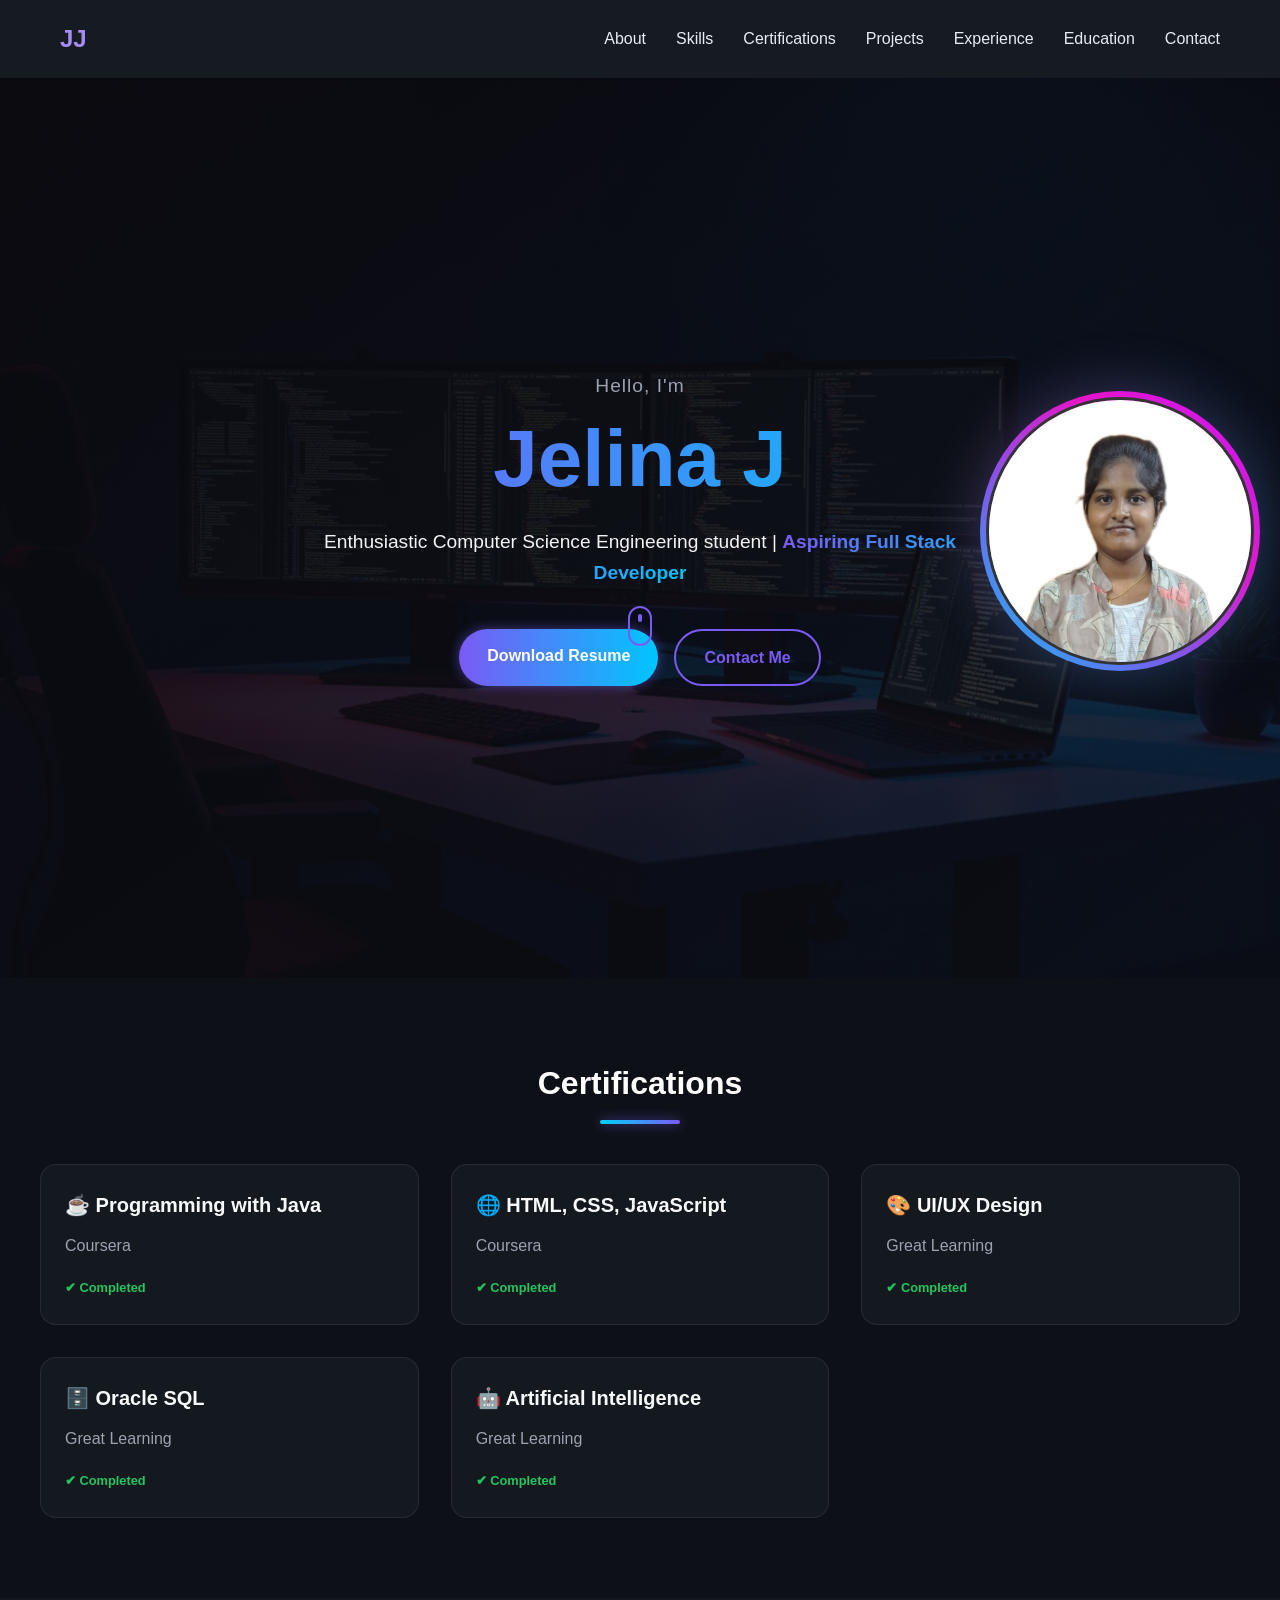
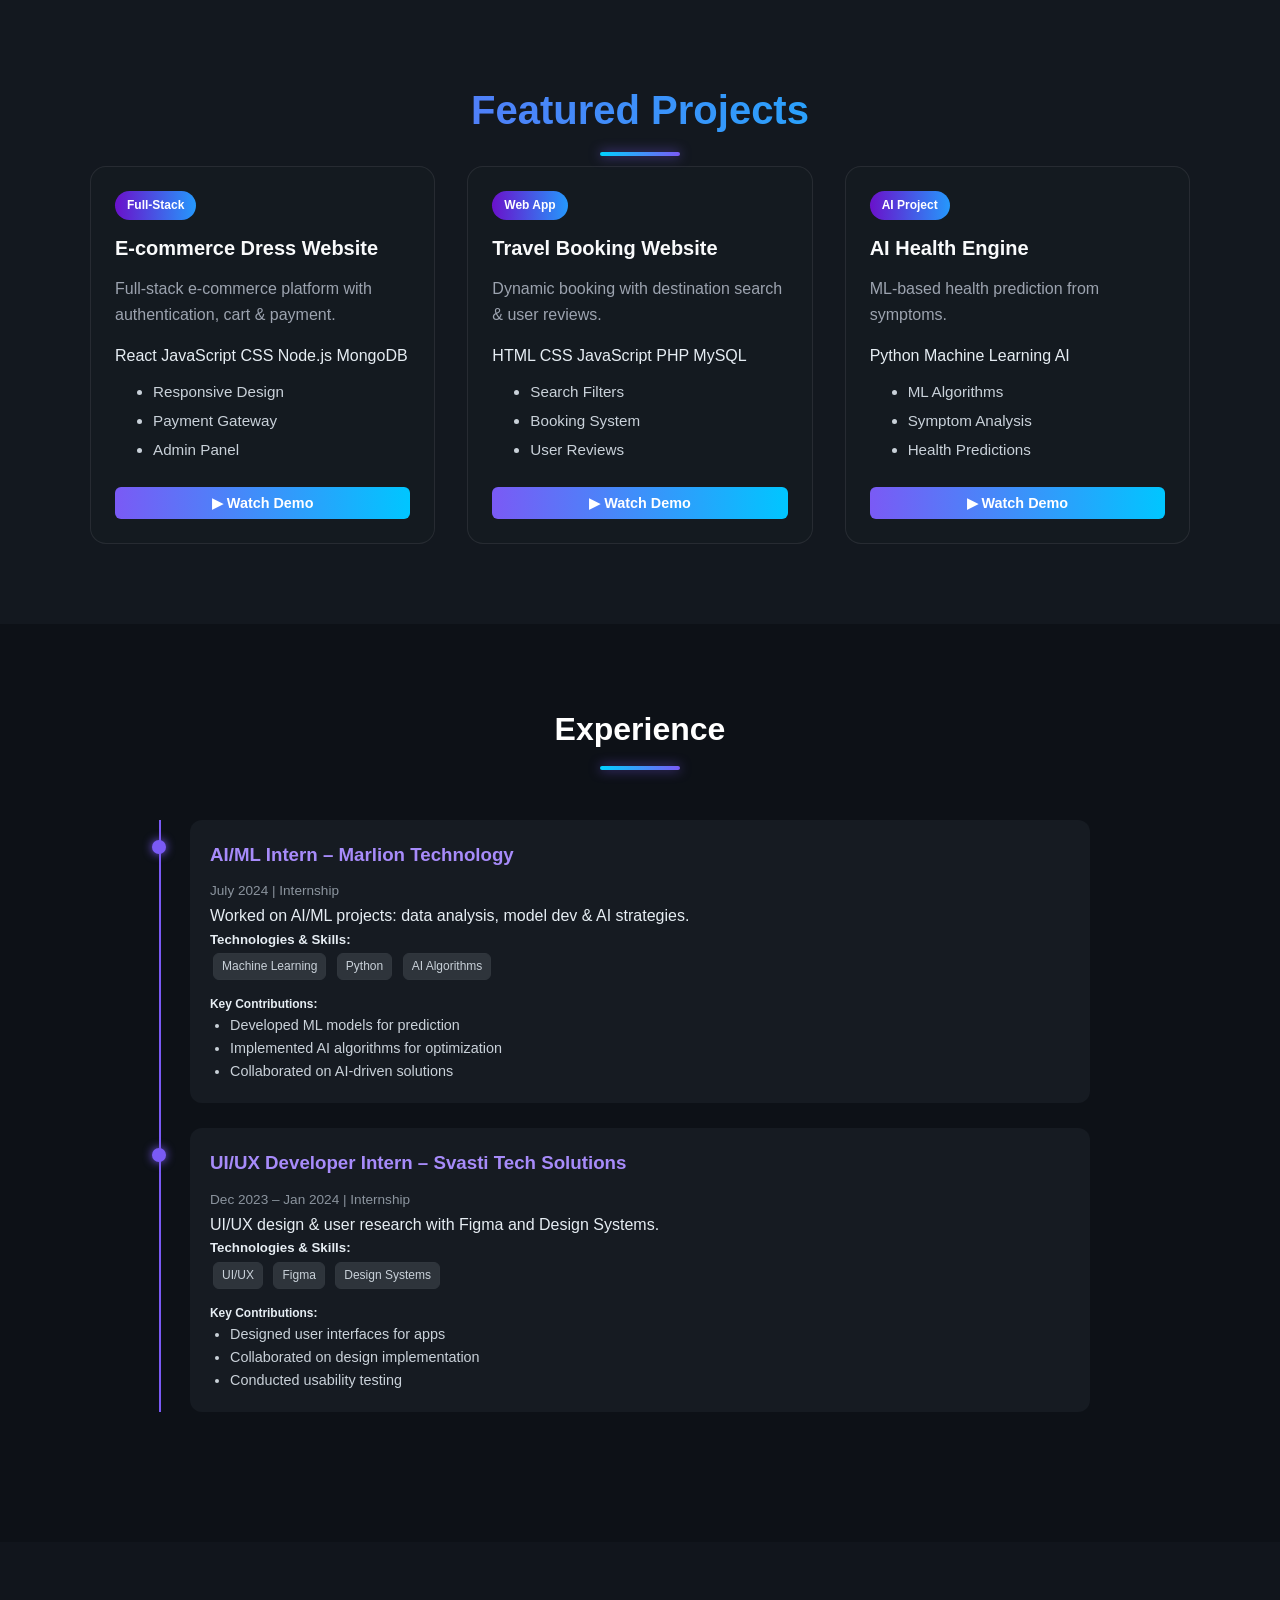
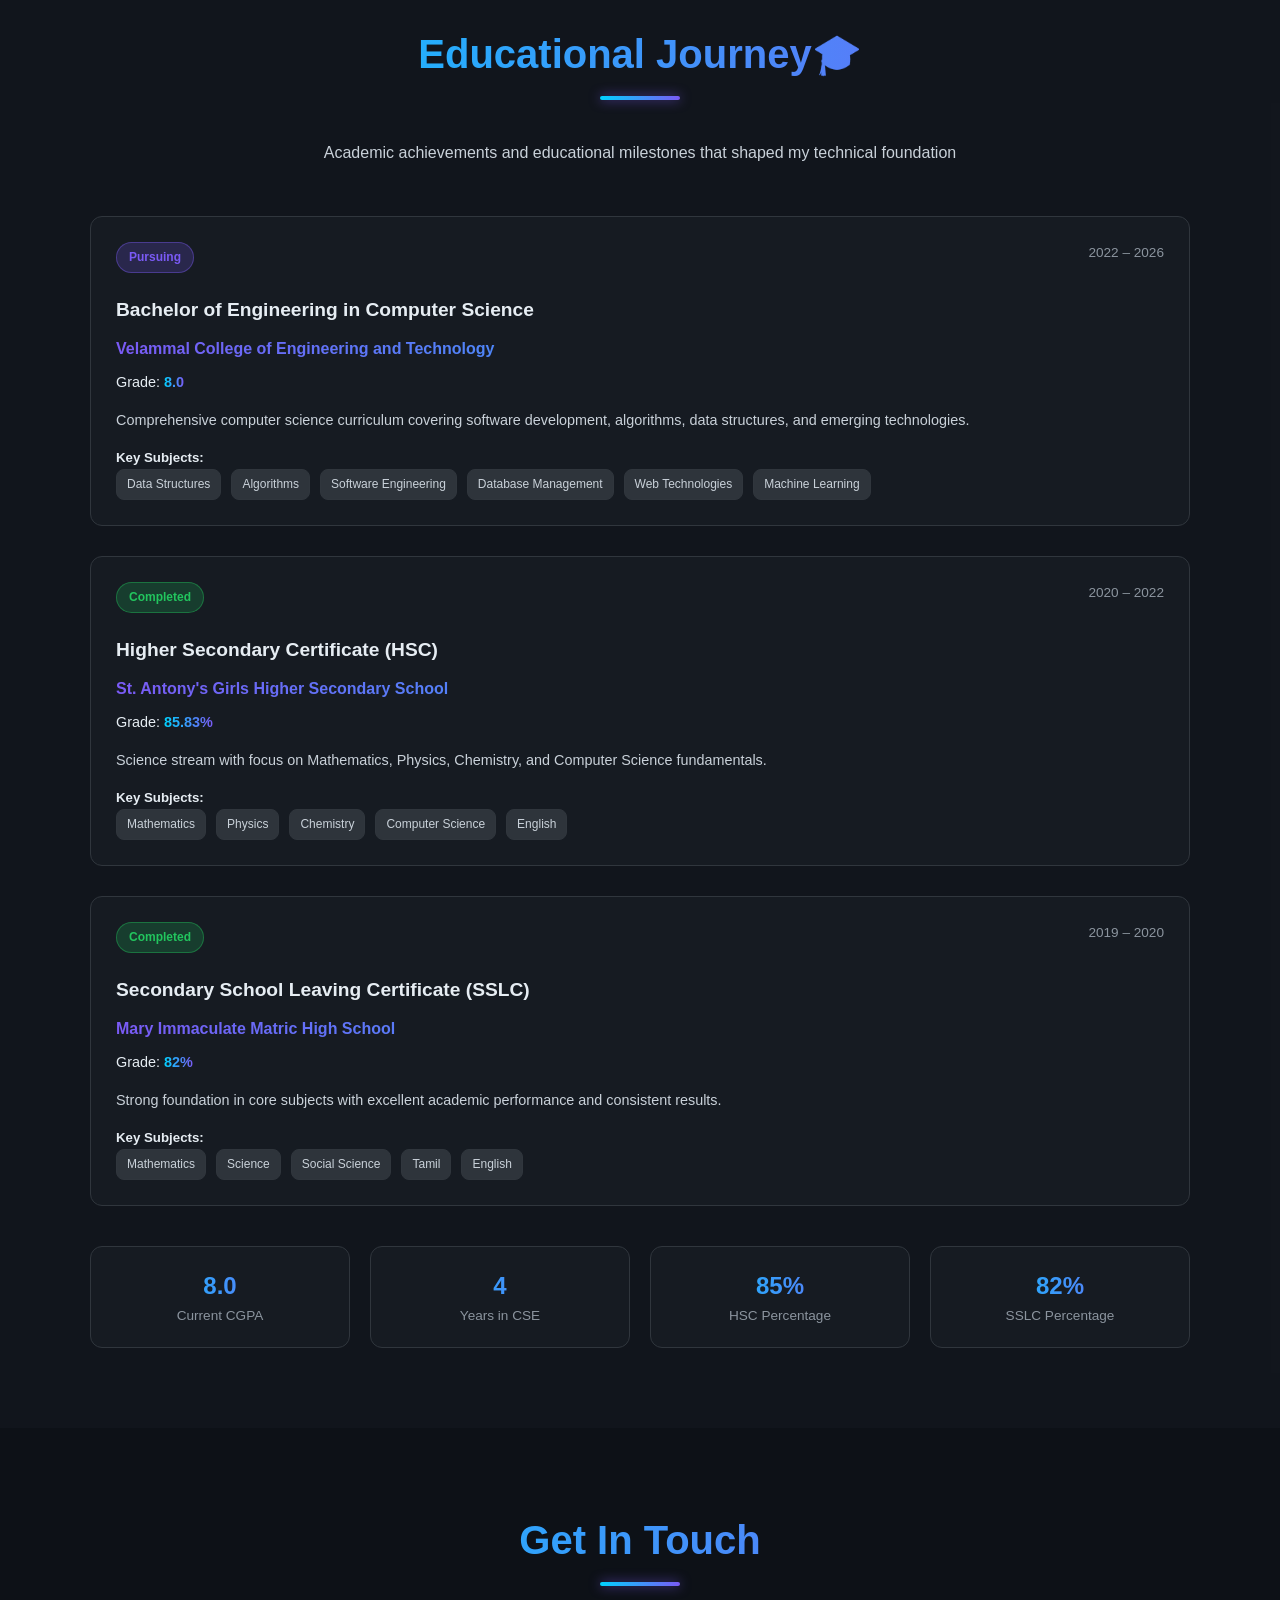
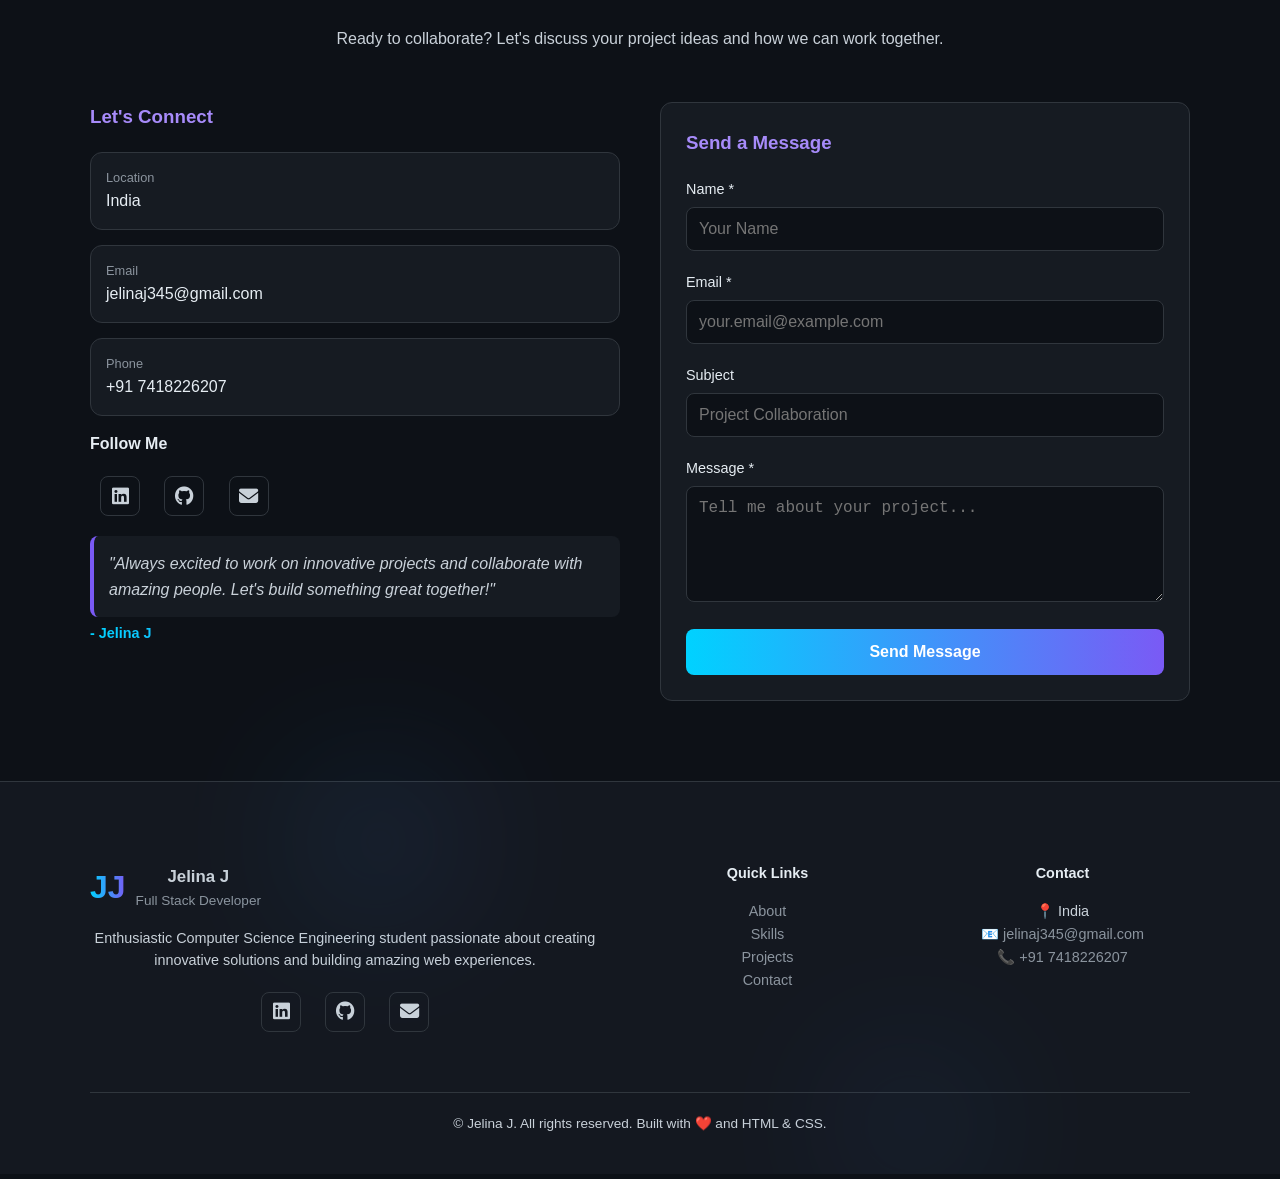
==== portfolio.html @ 655d09bc "Initial commit - portfolio project" ====
<!DOCTYPE html>
<html lang="en">
<head>
  <meta charset="UTF-8">
  <meta name="viewport" content="width=device-width, initial-scale=1.0">
  <title>Jelina J | Portfolio</title>
  <link rel="stylesheet" href="https://cdnjs.cloudflare.com/ajax/libs/font-awesome/6.4.0/css/all.min.css">
  <style>
    /* Base Reset */
    * { margin: 0; padding: 0; box-sizing: border-box; }
    body { font-family: "Poppins", sans-serif; background: #0d1117; color: #e6edf3; line-height: 1.6; }
    a { text-decoration: none; color: inherit; }

    /* Navbar */
    nav { display: flex; justify-content: space-between; align-items: center; padding: 20px 60px; background: #161b22; position: sticky; top: 0; z-index: 100; }
    nav h1 { color: #a78bfa; font-weight: 600; }
    nav ul { list-style: none; display: flex; gap: 25px; }
    nav ul li a { color: #5ce5f7; font-weight: 500; transition: 0.3s; }
    nav ul li a:hover { color: #a78bfa; }

    /* Section */
    section { padding: 80px 20px;  margin: auto; }
    h2 { text-align: center; font-size: 2rem; margin-bottom: 40px; color: #fff; position: relative; }
    h2::after { content: ""; display: block; width: 80px; height: 4px; margin: 10px auto 0; border-radius: 2px; background: linear-gradient(90deg, #00d2ff, #7a5af5); box-shadow: 0 0 12px rgba(122,90,245,0.7); }

    /* Hero */
    .hero { text-align: center; padding: 120px 20px; }
    .hero h1 { font-size: 2.8rem; background: linear-gradient(90deg,#00d2ff,#7a5af5); -webkit-background-clip: text; -webkit-text-fill-color: transparent; }
    .hero p { margin: 15px 0; font-size: 1.2rem; color: #c9d1d9; }
    .hero .btn { display: inline-block; margin: 10px; padding: 12px 24px; border-radius: 25px; background: linear-gradient(90deg,#00d2ff,#7a5af5); color: #fff; font-weight: 500; transition: 0.3s; }
    .hero .btn:hover { transform: scale(1.07); }

    /* Tags */
    .tag { background: #1f2937; border-radius: 20px; padding: 6px 12px; font-size: 0.8rem; color: #e6edf3; }
    .tag:hover { background: linear-gradient(90deg,#00d2ff,#7a5af5); color: #fff; }

    /* Cards */
    .card-grid { display: grid; grid-template-columns: repeat(auto-fit,minmax(280px,1fr)); gap: 25px; }
    .card { background: #161b22; border-radius: 12px; padding: 20px; transition: 0.3s; }
    .card:hover { transform: translateY(-6px); box-shadow: 0 0 18px rgba(122,90,245,0.5); }
    .card h3 { color: #fff; margin-bottom: 10px; }

    /* Certifications */
    .cert-badge { margin-top: 8px; font-size: 0.8rem; font-weight: bold; color: #22c55e; }

    /* Experience Timeline */
.timeline {
  position: relative;
  margin: 50px auto;      /* centers horizontally */
  padding: 0;             /* remove left padding */
  margin-left: auto;
  margin-right: auto;   
  width: 900px;  /* shrink to content */
}

.timeline::before {
  content: "";
  position: absolute;
  top: 0;
  bottom: 0;
  transform: translateX(-50%);
  width: 2px;
  background: #7a5af5;
  left: -30px;
}

    
    .exp-item { background: #161b22; border-radius: 12px; padding: 20px; margin-bottom: 25px; position: relative; max-width: 900px;}
    .exp-item::before { content: ""; position: absolute; left: -38px; top: 20px; width: 14px; height: 14px; border-radius: 50%; background: #7a5af5; box-shadow: 0 0 10px #7a5af5; }
    .exp-item h3 { color: #a78bfa; margin-bottom: 8px; }
    .exp-item span { font-size: 0.85rem; color: #8b949e; }
    .achievements { margin-top: 12px; font-size: 0.9rem; }
    .achievements li { margin-left: 20px; list-style: disc; color: #c9d1d9; }

    /* Education 
    .edu-card { background: #161b22; border-radius: 12px; padding: 20px; margin-bottom: 20px; }
    .edu-card h3 { color: #a78bfa; }
*/
    /* Projects */
    .highlight-list { margin-top: 10px; font-size: 0.85rem; }
    .highlight-list li { margin-left: 20px; list-style: disc; color: #c9d1d9; }

    /* Footer */
    footer { text-align: center; padding: 30px; background: #161b22; font-size: 0.9rem; color: #8b949e; }
    .socials { margin-top: 10px; }
    .socials a { margin: 0 10px; font-size: 1.2rem; transition: 0.3s; }
    .socials a:hover { color: #a78bfa; }
    /* Section Base */
#contact {
  padding: 80px 20px;
  background: #0d1117;
  color: #e6edf3;
}
#contact .container {
  max-width: 1100px;
  margin: auto;
}
.section-header {
  text-align: center;
  margin-bottom: 50px;
}
.section-header h2 {
  font-size: 2.5rem;
  background: linear-gradient(90deg,#00d2ff,#7a5af5);
  -webkit-background-clip: text;
  -webkit-text-fill-color: transparent;
}
.section-header p {
  color: #c9d1d9;
  margin-top: 10px;
}

/* Grid Layout */
.contact-grid {
  display: grid;
  grid-template-columns: 1fr 1fr;
  gap: 40px;
}
@media(max-width: 768px) {
  .contact-grid { grid-template-columns: 1fr; }
}

/* Contact Info */
.contact-info h3 { margin-bottom: 20px; color: #a78bfa; }
.info-card {
  display: flex;
  align-items: center;
  background: #161b22;
  border: 1px solid #30363d;
  padding: 15px;
  border-radius: 12px;
  margin-bottom: 15px;
  transition: 0.3s;
}
.info-card:hover { box-shadow: 0 0 15px rgba(122,90,245,0.5); }
.icon {
  font-size: 1.5rem;
  margin-right: 15px;
}
.label { font-size: 0.8rem; color: #8b949e; }
.value { font-weight: 500; }

.socials { margin: 20px 0; }
.socials a {
  display: inline-block;
  margin-right: 12px;
  font-size: 1.5rem;
  transition: 0.3s;
}
.socials a:hover { transform: scale(1.2); }

blockquote {
  margin-top: 20px;
  font-style: italic;
  color: #c9d1d9;
  background: #161b22;
  padding: 15px;
  border-left: 4px solid #7a5af5;
  border-radius: 8px;
}
.author {
  margin-top: 5px;
  font-size: 0.9rem;
  background: linear-gradient(90deg,#00d2ff,#7a5af5);
  -webkit-background-clip: text;
  -webkit-text-fill-color: transparent;
  font-weight: bold;
}

/* Contact Form */
.contact-form {
  background: #161b22;
  padding: 25px;
  border-radius: 12px;
  border: 1px solid #30363d;
}
.contact-form h3 { margin-bottom: 20px; color: #a78bfa; }
.form-group { margin-bottom: 20px; }
label { display: block; margin-bottom: 6px; font-size: 0.9rem; }
input, textarea {
  width: 100%;
  padding: 12px;
  border-radius: 8px;
  border: 1px solid #30363d;
  background: #0d1117;
  color: #e6edf3;
  font-size: 1rem;
}
input:focus, textarea:focus {
  border-color: #7a5af5;
  outline: none;
  box-shadow: 0 0 6px rgba(122,90,245,0.7);
}
button {
  width: 100%;
  padding: 14px;
  border: none;
  border-radius: 8px;
  font-size: 1rem;
  font-weight: 600;
  cursor: pointer;
  background: linear-gradient(90deg,#00d2ff,#7a5af5);
  color: white;
  transition: 0.3s;
}
button:hover {
  transform: scale(1.05);
  box-shadow: 0 0 15px rgba(122,90,245,0.7);
}
/* Footer Base */
#footer {
  background: rgba(22, 27, 34, 0.8);
  padding: 80px 20px 30px;
  color: #c9d1d9;
  position: relative;
  border-top: 1px solid #30363d;
}
.container {
  max-width: 1100px;
  margin: auto;
}

/* Grid Layout */
.footer-grid {
  display: grid;
  grid-template-columns: 2fr 1fr 1fr;
  gap: 40px;
  margin-bottom: 40px;
}
@media(max-width: 768px) {
  .footer-grid { grid-template-columns: 1fr; }
}

/* Brand Section */
.brand-header {
  display: flex;
  align-items: center;
  margin-bottom: 15px;
}
.logo {
  font-size: 2rem;
  font-weight: bold;
  background: linear-gradient(90deg,#00d2ff,#7a5af5);
  -webkit-background-clip: text;
  -webkit-text-fill-color: transparent;
  margin-right: 10px;
}
.role {
  font-size: 0.85rem;
  color: #8b949e;
}
.about {
  font-size: 0.9rem;
  line-height: 1.5;
  margin-bottom: 15px;
}
.socials a {
  display: inline-block;
  margin-right: 10px;
  font-size: 1.2rem;
  padding: 8px;
  border: 1px solid #30363d;
  border-radius: 8px;
  transition: 0.3s;
}
.socials a:hover {
  background: rgba(122,90,245,0.2);
  border-color: #7a5af5;
  transform: scale(1.1);
}

/* Quick Links */
.quick-links h4,
.contact h4 {
  margin-bottom: 15px;
  color: #e6edf3;
}
.quick-links ul,
.contact ul {
  list-style: none;
  padding: 0;
}
.quick-links a,
.contact a {
  color: #8b949e;
  font-size: 0.9rem;
  transition: 0.3s;
}
.quick-links a:hover,
.contact a:hover {
  color: #7a5af5;
}

/* Bottom Section */
.footer-bottom {
  border-top: 1px solid #30363d;
  padding-top: 20px;
  display: flex;
  flex-direction: column;
  align-items: center;
  justify-content: space-between;
}
.footer-bottom p {
  font-size: 0.85rem;
  margin-bottom: 10px;
  text-align: center;
}
.back-to-top {
  background: #161b22;
  border: 1px solid #30363d;
  padding: 8px 16px;
  border-radius: 8px;
  color: #c9d1d9;
  font-size: 0.85rem;
  cursor: pointer;
  transition: 0.3s;
}
.back-to-top:hover {
  box-shadow: 0 0 12px rgba(122,90,245,0.7);
  transform: scale(1.05);
}

/* Decorative Circles */
.circle {
  position: absolute;
  border-radius: 50%;
  filter: blur(80px);
  opacity: 0.2;
}
.circle1 {
  top: 0;
  left: 25%;
  width: 120px;
  height: 120px;
  background: linear-gradient(90deg,#00d2ff,#7a5af5);
}
.circle2 {
  bottom: 0;
  right: 25%;
  width: 100px;
  height: 100px;
  background: linear-gradient(90deg,#7a5af5,#00d2ff);
}
/* Section Base */
#education {
  background: rgba(22, 27, 34, 0.5);
  padding: 80px 20px;
  color: #e6edf3;
}
#education .container { max-width: 1100px; margin: auto; }

.section-header { text-align: center; margin-bottom: 50px; }
.section-header h2 {
  font-size: 2.5rem;
  background: linear-gradient(90deg,#00d2ff,#7a5af5);
  -webkit-background-clip: text;
  -webkit-text-fill-color: transparent;
}

.section-header p { color: #c9d1d9; }

/* Education Cards */
.education-list {
  display: grid;
  gap: 30px;
}
.edu-card {
  background: #161b22;
  border: 1px solid #30363d;
  border-radius: 12px;
  padding: 25px;
  position: relative;
  transition: 0.3s;
}
.edu-card:hover {
  box-shadow: 0 0 15px rgba(122,90,245,0.5);
}
.edu-header {
  display: flex;
  justify-content: space-between;
  margin-bottom: 10px;
}
.badge {
  padding: 5px 10px;
  border-radius: 20px;
  font-size: 0.75rem;
  font-weight: 600;
}
.badge.pursuing {
  background: rgba(122,90,245,0.2);
  color: #7a5af5;
  border: 1px solid rgba(122,90,245,0.4);
}
.badge.completed {
  background: rgba(34,197,94,0.2);
  color: #22c55e;
  border: 1px solid rgba(34,197,94,0.4);
}
.duration { font-size: 0.85rem; color: #8b949e; }

.edu-card h3 { font-size: 1.2rem; margin: 10px 0; }
.edu-card h4 {
  font-size: 1rem;
  background: linear-gradient(90deg,#7a5af5,#00d2ff);
  -webkit-background-clip: text;
  -webkit-text-fill-color: transparent;
  margin-bottom: 10px;
}
.grade { font-size: 0.9rem; margin-bottom: 15px; }
.grade span {
  font-weight: bold;
  background: linear-gradient(90deg,#00d2ff,#7a5af5);
  -webkit-background-clip: text;
  -webkit-text-fill-color: transparent;
}
.desc { font-size: 0.9rem; margin-bottom: 15px; color: #c9d1d9; }

.subjects {
  display: flex;
  flex-wrap: wrap;
  gap: 10px;
}
.subjects span {
  background: rgba(139,148,158,0.2);
  border: 1px solid #30363d;
  padding: 5px 10px;
  border-radius: 8px;
  font-size: 0.75rem;
  color: #c9d1d9;
}
.icon {
  position: absolute;
  top: 15px;
  right: 15px;
  opacity: 0;
  transition: 0.3s;
}
.edu-card:hover .icon { opacity: 1; }

/* Stats */
.edu-stats {
  display: grid;
  grid-template-columns: repeat(4,1fr);
  gap: 20px;
  margin-top: 40px;
}
.stat {
  text-align: center;
  background: #161b22;
  border: 1px solid #30363d;
  border-radius: 12px;
  padding: 20px;
}
.stat h3 {
  font-size: 1.5rem;
  background: linear-gradient(90deg,#00d2ff,#7a5af5);
  -webkit-background-clip: text;
  -webkit-text-fill-color: transparent;
}
.stat p { font-size: 0.85rem; color: #8b949e; }

@media(max-width: 768px) {
  .edu-stats { grid-template-columns: 1fr 1fr; }
}

.socials a {
  display: inline-flex;
  align-items: center;
  justify-content: center;
  width: 40px;
  height: 40px;
  font-size: 1.2rem;
  color: #c9d1d9;
  border: 1px solid #30363d;
  border-radius: 8px;
  margin-right: 10px;
  transition: 0.3s;
}

.socials a:hover {
  color: #7a5af5;
  border-color: #7a5af5;
  transform: scale(1.1);
  box-shadow: 0 0 12px rgba(122,90,245,0.5);
}
.tag {
  display: inline-block;
  background: rgba(139,148,158,0.2);
  border: 1px solid #30363d;
  padding: 3px 8px;       /* smaller padding */
  font-size: 0.75rem;     /* smaller text */
  border-radius: 6px;     /* slightly rounded */
  margin: 3px;
  color: #c9d1d9;
  transition: 0.3s;
}
.card.tag {
  display: inline-block;
  background: rgba(139,148,158,0.2);
  border: 1px solid #30363d;
  padding: 3px 8px;       /* smaller padding */
  font-size: 0.75rem;     /* smaller text */
  border-radius: 6px;     /* slightly rounded */
  margin: 3px;
  color: #c9d1d9;
  transition: 0.3s;
}
.card.tag:hover {
  background: rgba(122,90,245,0.2);
  border-color: #7a5af5;
  color: #7a5af5;
}
.tag:hover {
  background: rgba(122,90,245,0.2);
  border-color: #7a5af5;
  color: #7a5af5;
}


/* Hero Section */





.glow {
  position: absolute;
  inset: 0;
  border-radius: 50%;
  background: radial-gradient(circle at 30% 30%, #9b59b6, #3498db);
  filter: blur(30px);
  opacity: 0.4;
  z-index: 1;
}

/* Responsive */
@media (min-width: 768px) {
  .hero {
    flex-direction: row;
    justify-content: space-around;
    text-align: left;
  }
  .hero-text {
    max-width: 500px;
    margin-bottom: 0;
  }
}
.hero-image {
  position: absolute;
  top: 200px;
  right: 350px;
  width: 200px;
  height: 200px;
}


.hero-image img {
  display: flex;
  width: 400px;
  height: 400px;
  border-radius: 50%; /* makes the image circular */
  object-fit: cover;
  border: 3px solid #333; /* optional border */
}

.btn-demo {
  margin-top: 10px;
  padding: 8px 16px;
  background-color: #ff4b2b;
  color: #fff;
  border: none;
  border-radius: 5px;
  cursor: pointer;
}

/* Modal Styling */
.modal {
  display: none; /* hidden by default */
  position: fixed;
  z-index: 1000;
  left: 0;
  top: 0;
  width: 100%;
  height: 100%;
  overflow: auto;
  background-color: rgba(0,0,0,0.7);
}

.modal-content {
  position: relative;
  margin: 10% auto;
  width: 80%;
  max-width: 800px;
}

.modal-content video {
  width: 100%;
  border-radius: 8px;
}

.close {
  position: absolute;
  top: -10px;
  right: 0;
  color: #fff;
  font-size: 30px;
  font-weight: bold;
  cursor: pointer;
}
/* Section Styling */
#projects {
  padding: 80px 20px;
  background: rgba(255, 255, 255, 0.05);
  backdrop-filter: blur(10px);
}

#projects .header h2 {
  font-size: 2.5rem;
  font-weight: bold;
  margin-bottom: 10px;
}
/* Projects Section */
#projects {
  padding: 80px 20px; /* like py-20 px-4 */
  background: rgba(22, 27, 34, 0.8);
}

#projects h2 {
  font-size: 2.5rem; /* like text-4xl */
  font-weight: 700;
  text-align: center;
  margin-bottom: 50px;
  background: linear-gradient(90deg, #7a5af5, #00c6ff);
  -webkit-background-clip: text;
  -webkit-text-fill-color: transparent;
}

.card-grid {
  display: grid;
  grid-template-columns: repeat(auto-fit, minmax(300px, 1fr));
  gap: 32px; /* like gap-8 */
  max-width: 1200px;
  margin: 0 auto;
}

/* Card Style */
.card {
  background: rgba(22, 27, 34, 0.9);
  border-radius: 16px;   /* like rounded-xl */
  padding: 24px;         /* same as Tailwind p-6 */
  transition: all 0.3s ease;
  border: 1px solid rgba(255, 255, 255, 0.08);
}

.card:hover {
  transform: translateY(-6px) scale(1.02);
  box-shadow: 0 0 20px rgba(122, 90, 245, 0.4);
}

/* Title */
.card h3 {
  font-size: 1.25rem; /* text-xl */
  font-weight: 700;   /* font-bold */
  margin-bottom: 12px;
  color: #f9fafb;
  transition: 0.3s;
}

.card:hover h3 {
  background: linear-gradient(90deg, #7a5af5, #00c6ff);
  -webkit-background-clip: text;
  -webkit-text-fill-color: transparent;
}

/* Description */
.card p {
  font-size: 1rem;     /* like text-base */
  color: #9ca3af;      /* muted text */
  line-height: 1.6;    /* leading-relaxed */
  margin-bottom: 16px;
}

/* Tags */
.card .tag {
  display: inline-block;
  padding: 4px 10px;
  font-size: 0.75rem;  /* text-xs */
  font-weight: 600;
  background: #2a2f3a;
  color: #e5e7eb;
  border: 1px solid #374151;
  border-radius: 6px;
  margin: 4px 6px 0 0;
}

/* Highlights List */
.card .highlight-list {
  margin: 12px 0 16px;
  padding-left: 18px;
  color: #d1d5db;
  font-size: 0.95rem;
  line-height: 1.5;
}

.card .highlight-list li {
  margin-bottom: 6px;
}

/* Demo Button */
.card .btn-demo {
  display: inline-block;
  padding: 8px 16px;
  font-size: 0.9rem;
  font-weight: 600;
  color: #fff;
  background: linear-gradient(90deg, #7a5af5, #00c6ff);
  border: none;
  border-radius: 6px;
  cursor: pointer;
  transition: 0.3s;
}

.card .btn-demo:hover {
  opacity: 0.9;
  transform: scale(1.05);
}
.badge {
  display: inline-block;
  padding: 5px 12px;
  font-size: 12px;
  font-weight: 600;
  background: linear-gradient(90deg, #6a11cb, #2598fc);
  color: #fff;
  border-radius: 20px;
  margin-bottom: 12px;
}
/* Hero Section Base */
.hero-section {
  position: relative;
  min-height: 100vh;
  display: flex;
  align-items: center;
  justify-content: center;
  overflow: hidden;
  text-align: center;
  font-family: 'Poppins', sans-serif;
}

/* Background Image */
.hero-bg {
  position: absolute;
  inset: 0;
  background: url("your-background.jpg") center/cover no-repeat;
  opacity: 0.2;
  z-index: 0;
}

/* Gradient Overlay */
.hero-overlay {
  position: absolute;
  inset: 0;
  background: linear-gradient(to bottom right, rgba(10, 10, 15, 0.9), rgba(10, 10, 15, 0.5), transparent);
  z-index: 1;
}

/* Content */
.hero-content {
  position: relative;
  z-index: 2;
  max-width: 900px;
  padding: 0 20px;
  animation: fadeInUp 1s ease forwards;
}

/* Greeting */
.hero-greeting {
  font-size: 1.2rem;
  color: #9ca3af;
  margin-bottom: 10px;
  letter-spacing: 1px;
}

/* Name with Gradient */
.hero-name {
  font-size: clamp(3rem, 8vw, 5rem);
  font-weight: 800;
  line-height: 1.2;
  background: linear-gradient(90deg, #7a5af5, #00c6ff);
  -webkit-background-clip: text;
  -webkit-text-fill-color: transparent;
  margin-bottom: 20px;
}

/* Tagline */
.hero-tagline {
  font-size: 1.2rem;
  color: #f3f4f6;
  max-width: 700px;
  margin: 0 auto 40px;
  line-height: 1.6;
}

.hero-tagline .gradient-text {
  background: linear-gradient(90deg, #7a5af5, #00c6ff);
  -webkit-background-clip: text;
  -webkit-text-fill-color: transparent;
  font-weight: 600;
}

/* Buttons */
.hero-buttons {
  display: flex;
  flex-wrap: wrap;
  gap: 16px;
  justify-content: center;
}

.btn {
  padding: 14px 28px;
  font-size: 1rem;
  font-weight: 600;
  border-radius: 999px;
  text-decoration: none;
  transition: all 0.3s ease;
}

.btn.primary {
  background: linear-gradient(90deg, #7a5af5, #00c6ff);
  color: white;
  box-shadow: 0 0 12px rgba(122, 90, 245, 0.5);
}

.btn.primary:hover {
  transform: scale(1.05);
  opacity: 0.9;
}

.btn.outline {
  border: 2px solid #7a5af5;
  color: #7a5af5;
  background: transparent;
}

.btn.outline:hover {
  background: #7a5af5;
  color: white;
  transform: scale(1.05);
}

/* Scroll Indicator */
.scroll-indicator {
  position: absolute;
  bottom: 40px;
  left: 50%;
  transform: translateX(-50%);
  animation: bounce 2s infinite;
}

.mouse {
  width: 24px;
  height: 40px;
  border: 2px solid #7a5af5;
  border-radius: 12px;
  display: flex;
  justify-content: center;
}

.wheel {
  width: 4px;
  height: 8px;
  background: #7a5af5;
  border-radius: 2px;
  margin-top: 6px;
  animation: wheelMove 1.5s infinite;
}

/* Animations */
@keyframes fadeInUp {
  from {
    opacity: 0;
    transform: translateY(30px);
  }
  to {
    opacity: 1;
    transform: translateY(0);
  }
}

@keyframes bounce {
  0%, 100% { transform: translate(-50%, 0); }
  50% { transform: translate(-50%, -10px); }
}

@keyframes wheelMove {
  0% { transform: translateY(0); opacity: 1; }
  100% { transform: translateY(8px); opacity: 0; }
}
.hero-section {
  position: relative;
  min-height: 100vh;
  width: 100%;
  display: flex;
  align-items: center;
  justify-content: center;
  overflow: hidden;
}

.hero-bg,
.hero-overlay {
  position: absolute;
  inset: 0; /* full cover */
}

.hero-bg {
  background: url("hero-background.jpg") center/cover no-repeat;
  opacity: 0.2;
  z-index: 0;
}

.hero-overlay {
  background: linear-gradient(to bottom right, rgba(10, 10, 15, 0.9), rgba(10, 10, 15, 0.5), transparent);
  z-index: 1;
}

.hero-content {
  position: relative;
  z-index: 2; /* ensures text is on top */
}
.hero-image {
  position:absolute;
  top: 20px;
  right: -250px;
  width: 200px;
  height: 200px;
  width: 280px;
  height: 280px;
  border-radius: 50%;
  padding: 6px;
  background: linear-gradient(45deg, #00d2ff, #7a5af5, #ff00cc, #e100ff);
  animation: glowing 8s ease infinite;

}

.hero-image img {
  width: 100%;
  height: 100%;
  border-radius: 50%;
  object-fit: cover;
  border: 3px solid #333;
  position: relative;
  z-index: 2;
  /*background: linear-gradient(45deg, #00d2ff, #7a5af5, #ff0019, #00ff99);
  background-size: 400% 400%;
  animation: glowing 8s ease infinite;*/
  display: flex;
}
@keyframes glowing {
  0% { background-position: 0% 50%; }
  50% { background-position: 100% 50%; }
  100% { background-position: 0% 50%; }
  
}
.nav-links {
  list-style: none;
  display: flex;
  gap: 30px;
}
.nav-links li {
  position: relative;
}
.nav-links a {
  text-decoration: none;
  font-size: 1rem;
  font-weight: 500;
  color: #e6edf3;
  transition: color 0.3s ease;
}

/* Glow underline on hover */
.nav-links a::after {
  content: "";
  position: absolute;
  bottom: -6px;
  left: 0;
  width: 0%;
  height: 2px;
  background: linear-gradient(90deg, #00d2ff, #7a5af5, #ff00cc);
  transition: width 0.4s ease;
  border-radius: 2px;
}
.nav-links a:hover {
  color: #fff;
}
.nav-links a:hover::after {
  width: 100%;
}

/* Responsive menu */
@media (max-width: 768px) {
  .nav-links {
    display: none; /* later you can make hamburger menu */
  }
}

  </style>
</head>
<body>
  <!-- Navbar -->
  <nav>
    <h1>JJ</h1>
    <ul class="nav-links">
      <li><a href="#about" class="active">About</a></li>
      <li><a href="#skills">Skills</a></li>
      <li><a href="#certifications">Certifications</a></li>
      <li><a href="#projects">Projects</a></li>
      <li><a href="#experience">Experience</a></li>
      <li><a href="#education">Education</a></li>
      <li><a href="#contact">Contact</a></li>
    </ul>
  </nav>

  <!-- Hero -->
  <section class="hero-section">
  <!-- Background Image Overlay -->
  <div class="hero-bg"></div>
  <div class="hero-overlay"></div>

  <!-- Content -->
  <div class="hero-content">
    <p class="hero-greeting">Hello, I'm</p>
    <h1 class="hero-name">Jelina J</h1>
    <p class="hero-tagline">
      Enthusiastic Computer Science Engineering student | 
      <span class="gradient-text">Aspiring Full Stack Developer</span>
    </p>

    <!-- Buttons -->
    <div class="hero-buttons">
      <a href="Jelina-vcet.pdf" class="btn primary">Download Resume</a>
      <a href="#contact" class="btn outline">Contact Me</a>
    </div>
     <div class="hero-image">
    <div class="glow"></div>
    <img src="portphoto.jpg" alt="Profile">
  </div>

    <!-- Scroll Indicator -->
    <div class="scroll-indicator">
      <div class="mouse">
        <div class="wheel"></div>
      </div>
    </div>
  </div>
</section>


  <!-- Certifications -->
  <section id="certifications">
    <h2>Certifications</h2>
    <div class="card-grid">
      <div class="card"><h3>☕ Programming with Java</h3><p>Coursera</p><span class="cert-badge">✔ Completed</span></div>
      <div class="card"><h3>🌐 HTML, CSS, JavaScript</h3><p>Coursera</p><span class="cert-badge">✔ Completed</span></div>
      <div class="card"><h3>🎨 UI/UX Design</h3><p>Great Learning</p><span class="cert-badge">✔ Completed</span></div>
      <div class="card"><h3>🗄️ Oracle SQL</h3><p>Great Learning</p><span class="cert-badge">✔ Completed</span></div>
      <div class="card"><h3>🤖 Artificial Intelligence</h3><p>Great Learning</p><span class="cert-badge">✔ Completed</span></div>
    </div>
  </section>

  <!-- Projects -->
<section id="projects">
  <div class="container">
    <div class="text-center header">
      <h2>Featured Projects</h2>
      <div class="underline"></div>
    </div>

    <div class="card-grid">
      <!-- Project 1 -->
      <div class="card" data-video="videos/ecommerce-demo.mp4">
        <span class="badge">Full-Stack</span>
        <h3>E-commerce Dress Website</h3>
        <p>Full-stack e-commerce platform with authentication, cart & payment.</p>

        <div class="tags">
          <span>React</span>
          <span>JavaScript</span>
          <span>CSS</span>
          <span>Node.js</span>
          <span>MongoDB</span>
        </div>

        <ul class="highlight-list">
          <li>Responsive Design</li>
          <li>Payment Gateway</li>
          <li>Admin Panel</li>
        </ul>

        <button class="btn-demo">▶ Watch Demo</button>
      </div>

      <!-- Project 2 -->
      <div class="card" data-video="videos/travel-demo.mp4">
        <span class="badge">Web App</span>
        <h3>Travel Booking Website</h3>
        <p>Dynamic booking with destination search & user reviews.</p>

        <div class="tags">
          <span>HTML</span>
          <span>CSS</span>
          <span>JavaScript</span>
          <span>PHP</span>
          <span>MySQL</span>
        </div>

        <ul class="highlight-list">
          <li>Search Filters</li>
          <li>Booking System</li>
          <li>User Reviews</li>
        </ul>

        <button class="btn-demo">▶ Watch Demo</button>
      </div>

      <!-- Project 3 -->
      <div class="card" data-video="videos/ai-health-demo.mp4">
        <span class="badge">AI Project</span>
        <h3>AI Health Engine</h3>
        <p>ML-based health prediction from symptoms.</p>

        <div class="tags">
          <span>Python</span>
          <span>Machine Learning</span>
          <span>AI</span>
        </div>

        <ul class="highlight-list">
          <li>ML Algorithms</li>
          <li>Symptom Analysis</li>
          <li>Health Predictions</li>
        </ul>

        <button class="btn-demo">▶ Watch Demo</button>
      </div>
    </div>
  </div>
</section>


<!-- Modal for Video -->
<div id="videoModal" class="modal">
  <div class="modal-content">
    <span class="close">&times;</span>
    <video id="modalVideo" controls>
      <source src="" type="video/mp4">
      Your browser does not support HTML5 video.
    </video>
  </div>
</div>


  <!-- Experience -->
  <section id="experience">
    <h2>Experience</h2>
    <div class="timeline">
      <div class="exp-item">
        <h3>AI/ML Intern – Marlion Technology</h3>
        <span>July 2024 | Internship</span>
        <p>Worked on AI/ML projects: data analysis, model dev & AI strategies.</p>
        <h5 className="text-sm font-semibold text-foreground mb-2">Technologies & Skills:</h5>

        <div class="tag">Machine Learning</div> <div class="tag">Python</div> <div class="tag">AI Algorithms</div>
        <ul class="achievements">

        <h5 className="text-sm font-semibold text-foreground mb-2">Key Contributions:</h5>

          <li>Developed ML models for prediction</li>
          <li>Implemented AI algorithms for optimization</li>
          <li>Collaborated on AI-driven solutions</li>
        </ul>
      </div>
      <div class="exp-item">
        <h3>UI/UX Developer Intern – Svasti Tech Solutions</h3>
        <span>Dec 2023 – Jan 2024 | Internship</span>
        <p>UI/UX design & user research with Figma and Design Systems.</p>
        <h5 className="text-sm font-semibold text-foreground mb-2">Technologies & Skills:</h5>

        <div class="tag">UI/UX</div> <div class="tag">Figma</div> <div class="tag">Design Systems</div>
        <ul class="achievements">

        <h5 className="text-sm font-semibold text-foreground mb-2">Key Contributions:</h5>

          <li>Designed user interfaces for apps</li>
          <li>Collaborated on design implementation</li>
          <li>Conducted usability testing</li>
        </ul>
      </div>
    </div>
  </section>

  <!-- Education -->
  <section id="education">
  <div class="container">
    <!-- Section Header -->
    <div class="section-header">
      <h2>Educational Journey🎓</h2>
      <div class="underline"></div>
      <p>Academic achievements and educational milestones that shaped my technical foundation</p>
    </div>

    <!-- Education Cards -->
    <div class="education-list">
      <!-- BE -->
      <div class="edu-card">
        <div class="edu-header">
          <span class="badge pursuing">Pursuing</span>
          <span class="duration">2022 – 2026</span>
        </div>
        <h3>Bachelor of Engineering in Computer Science</h3>
        <h4>Velammal College of Engineering and Technology</h4>
        <p class="grade">Grade: <span>8.0</span></p>
        <p class="desc">
          Comprehensive computer science curriculum covering software development, algorithms, data structures, and emerging technologies.
        </p>
        <h5>Key Subjects:</h5>
        <div class="subjects">
          <span>Data Structures</span>
          <span>Algorithms</span>
          <span>Software Engineering</span>
          <span>Database Management</span>
          <span>Web Technologies</span>
          <span>Machine Learning</span>
        </div>
      </div>

      <!-- HSC -->
      <div class="edu-card">
        <div class="edu-header">
          <span class="badge completed">Completed</span>
          <span class="duration">2020 – 2022</span>
        </div>
        <h3>Higher Secondary Certificate (HSC)</h3>
        <h4>St. Antony's Girls Higher Secondary School</h4>
        <p class="grade">Grade: <span>85.83%</span></p>
        <p class="desc">
          Science stream with focus on Mathematics, Physics, Chemistry, and Computer Science fundamentals.
        </p>
        <h5>Key Subjects:</h5>
        <div class="subjects">
          <span>Mathematics</span>
          <span>Physics</span>
          <span>Chemistry</span>
          <span>Computer Science</span>
          <span>English</span>
        </div>
      </div>

      <!-- SSLC -->
      <div class="edu-card">
        <div class="edu-header">
          <span class="badge completed">Completed</span>
          <span class="duration">2019 – 2020</span>
        </div>
        <h3>Secondary School Leaving Certificate (SSLC)</h3>
        <h4>Mary Immaculate Matric High School</h4>
        <p class="grade">Grade: <span>82%</span></p>
        <p class="desc">
          Strong foundation in core subjects with excellent academic performance and consistent results.
        </p>
        <h5>Key Subjects:</h5>
        <div class="subjects">
          <span>Mathematics</span>
          <span>Science</span>
          <span>Social Science</span>
          <span>Tamil</span>
          <span>English</span>
        </div>
      </div>
    </div>

    <!-- Stats -->
    <div class="edu-stats">
      <div class="stat"><h3>8.0</h3><p>Current CGPA</p></div>
      <div class="stat"><h3>4</h3><p>Years in CSE</p></div>
      <div class="stat"><h3>85%</h3><p>HSC Percentage</p></div>
      <div class="stat"><h3>82%</h3><p>SSLC Percentage</p></div>
    </div>
  </div>
</section>


  <!-- Contact -->
  
    <section id="contact">
  <div class="container">
    <div class="section-header">
      <h2>Get In Touch</h2>
      <p>Ready to collaborate? Let's discuss your project ideas and how we can work together.</p>
    </div>

    <div class="contact-grid">
      <!-- Contact Info -->
      <div class="contact-info">
        <h3>Let's Connect</h3>

        <div class="info-card">
          <span class="icon">📍</span>
          <div>
            <p class="label">Location</p>
            <p class="value">India</p>
          </div>
        </div>

        <div class="info-card">
          <span class="icon">📧</span>
          <div>
            <p class="label">Email</p>
            <p class="value">jelinaj345@gmail.com</p>
          </div>
        </div>

        <div class="info-card">
          <span class="icon">📞</span>
          <div>
            <p class="label">Phone</p>
            <p class="value">+91 7418226207</p>
          </div>
        </div>

        <!-- Socials -->
        <h4>Follow Me</h4>
        <div class="socials">
        <a href="https://linkedin.com/in/jelina-j" target="_blank" title="LinkedIn">
            <i class="fab fa-linkedin"></i>
        </a>
        <a href="https://github.com/JELINA-J" target="_blank" title="GitHub">
            <i class="fab fa-github"></i>
        </a>
        <a href="mailto:jelinaj345@gmail.com" title="Email">
            <i class="fas fa-envelope"></i>
        </a>
        </div>


        <!-- Quote -->
        <blockquote>
          "Always excited to work on innovative projects and collaborate with amazing people. 
          Let's build something great together!"
        </blockquote>
        <p class="author">- Jelina J</p>
      </div>

      <!-- Contact Form -->
      <div class="contact-form">
        <h3>Send a Message</h3>
        <form>
          <div class="form-group">
            <label for="name">Name *</label>
            <input type="text" id="name" name="name" placeholder="Your Name" required>
          </div>
          <div class="form-group">
            <label for="email">Email *</label>
            <input type="email" id="email" name="email" placeholder="your.email@example.com" required>
          </div>
          <div class="form-group">
            <label for="subject">Subject</label>
            <input type="text" id="subject" name="subject" placeholder="Project Collaboration">
          </div>
          <div class="form-group">
            <label for="message">Message *</label>
            <textarea id="message" name="message" rows="5" placeholder="Tell me about your project..." required></textarea>
          </div>
          <button type="submit">Send Message</button>
        </form>
      </div>
    </div>
  </div>
</section>



  <!-- Footer -->
  <footer id="footer">
  <div class="container">
    <!-- Main Footer -->
    <div class="footer-grid">
      <!-- Brand Section -->
      <div class="brand">
        <div class="brand-header">
          <div class="logo">JJ</div>
          <div>
            <h3>Jelina J</h3>
            <p class="role">Full Stack Developer</p>
          </div>
        </div>
        <p class="about">
          Enthusiastic Computer Science Engineering student passionate about creating 
          innovative solutions and building amazing web experiences.
        </p>
        <div class="socials">
            <a href="https://linkedin.com/in/jelina-j" target="_blank" title="LinkedIn">
                <i class="fab fa-linkedin"></i>
            </a>
            <a href="https://github.com/JELINA-J" target="_blank" title="GitHub">
                <i class="fab fa-github"></i>
            </a>
            <a href="mailto:jelinaj345@gmail.com" title="Email">
                <i class="fas fa-envelope"></i>
            </a>
        </div>

      </div>

      <!-- Quick Links -->
      <div class="quick-links">
        <h4>Quick Links</h4>
        <ul>
          <li><a href="#about">About</a></li>
          <li><a href="#skills">Skills</a></li>
          <li><a href="#projects">Projects</a></li>
          <li><a href="#contact">Contact</a></li>
        </ul>
      </div>

      <!-- Contact Info -->
      <div class="contact">
        <h4>Contact</h4>
        <ul>
          <li>📍 India</li>
          <li>📧 <a href="mailto:jelinaj345@gmail.com">jelinaj345@gmail.com</a></li>
          <li>📞 <a href="tel:+917418226207">+91 7418226207</a></li>
        </ul>
      </div>
    </div>

    <!-- Bottom Section -->
    <div class="footer-bottom">
      <p>© <span id="year"></span> Jelina J. All rights reserved. Built with ❤️ and HTML & CSS.</p>
      
    </div>

    <!-- Decorative Elements -->
    <div class="circle circle1"></div>
    <div class="circle circle2"></div>
  </div>
</footer>

</body>
</html>
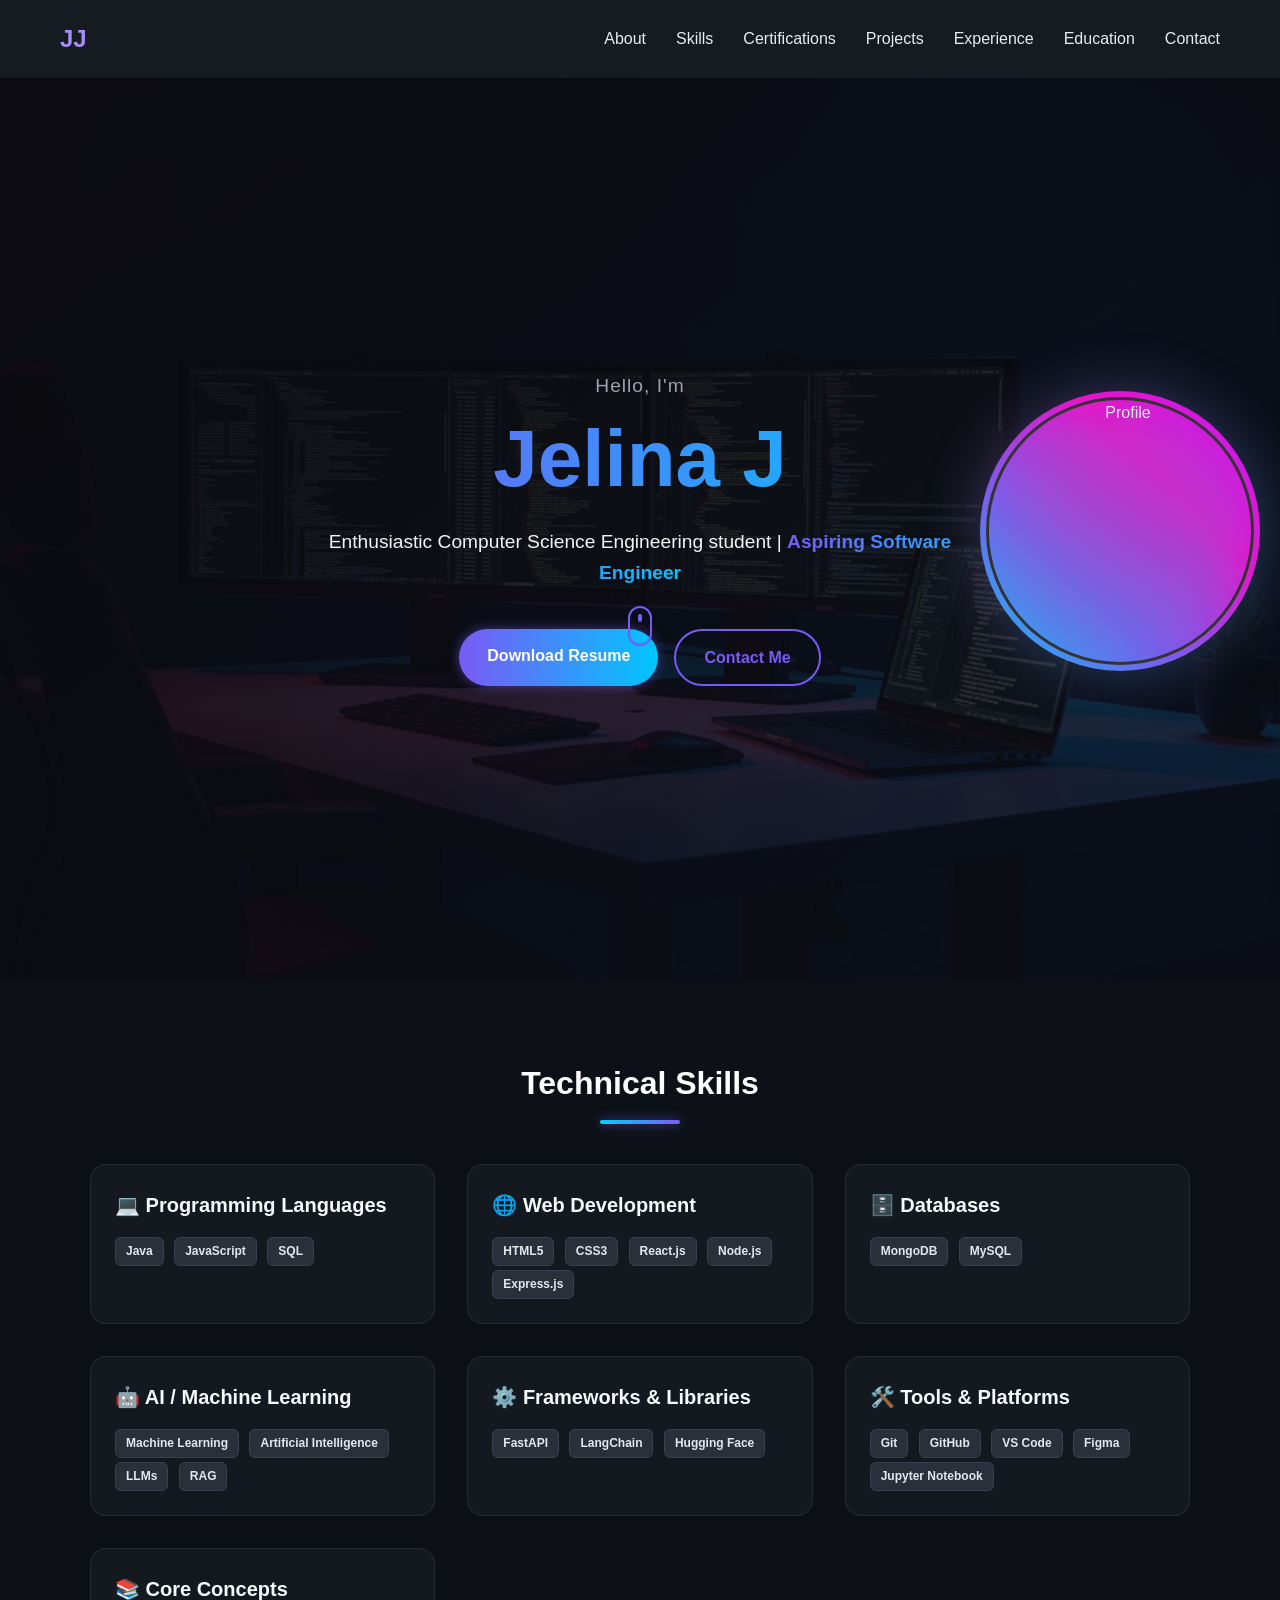
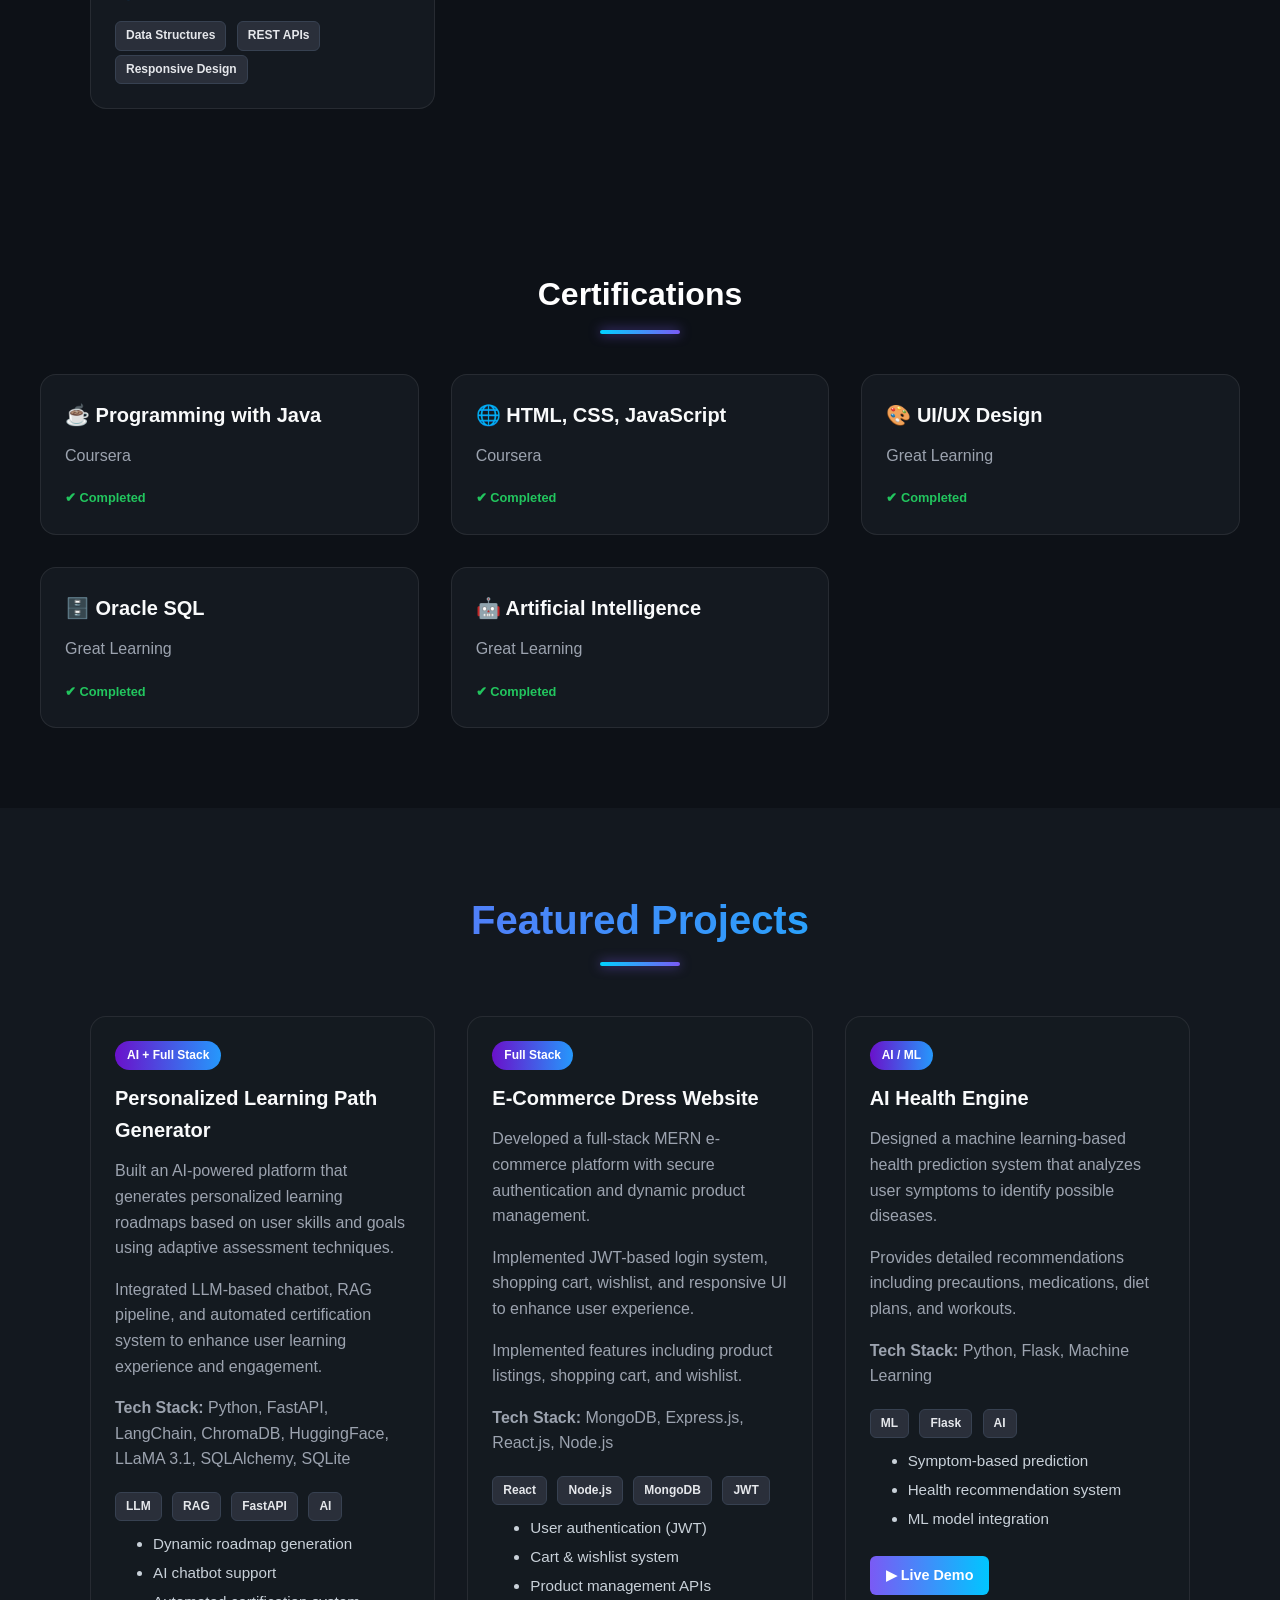
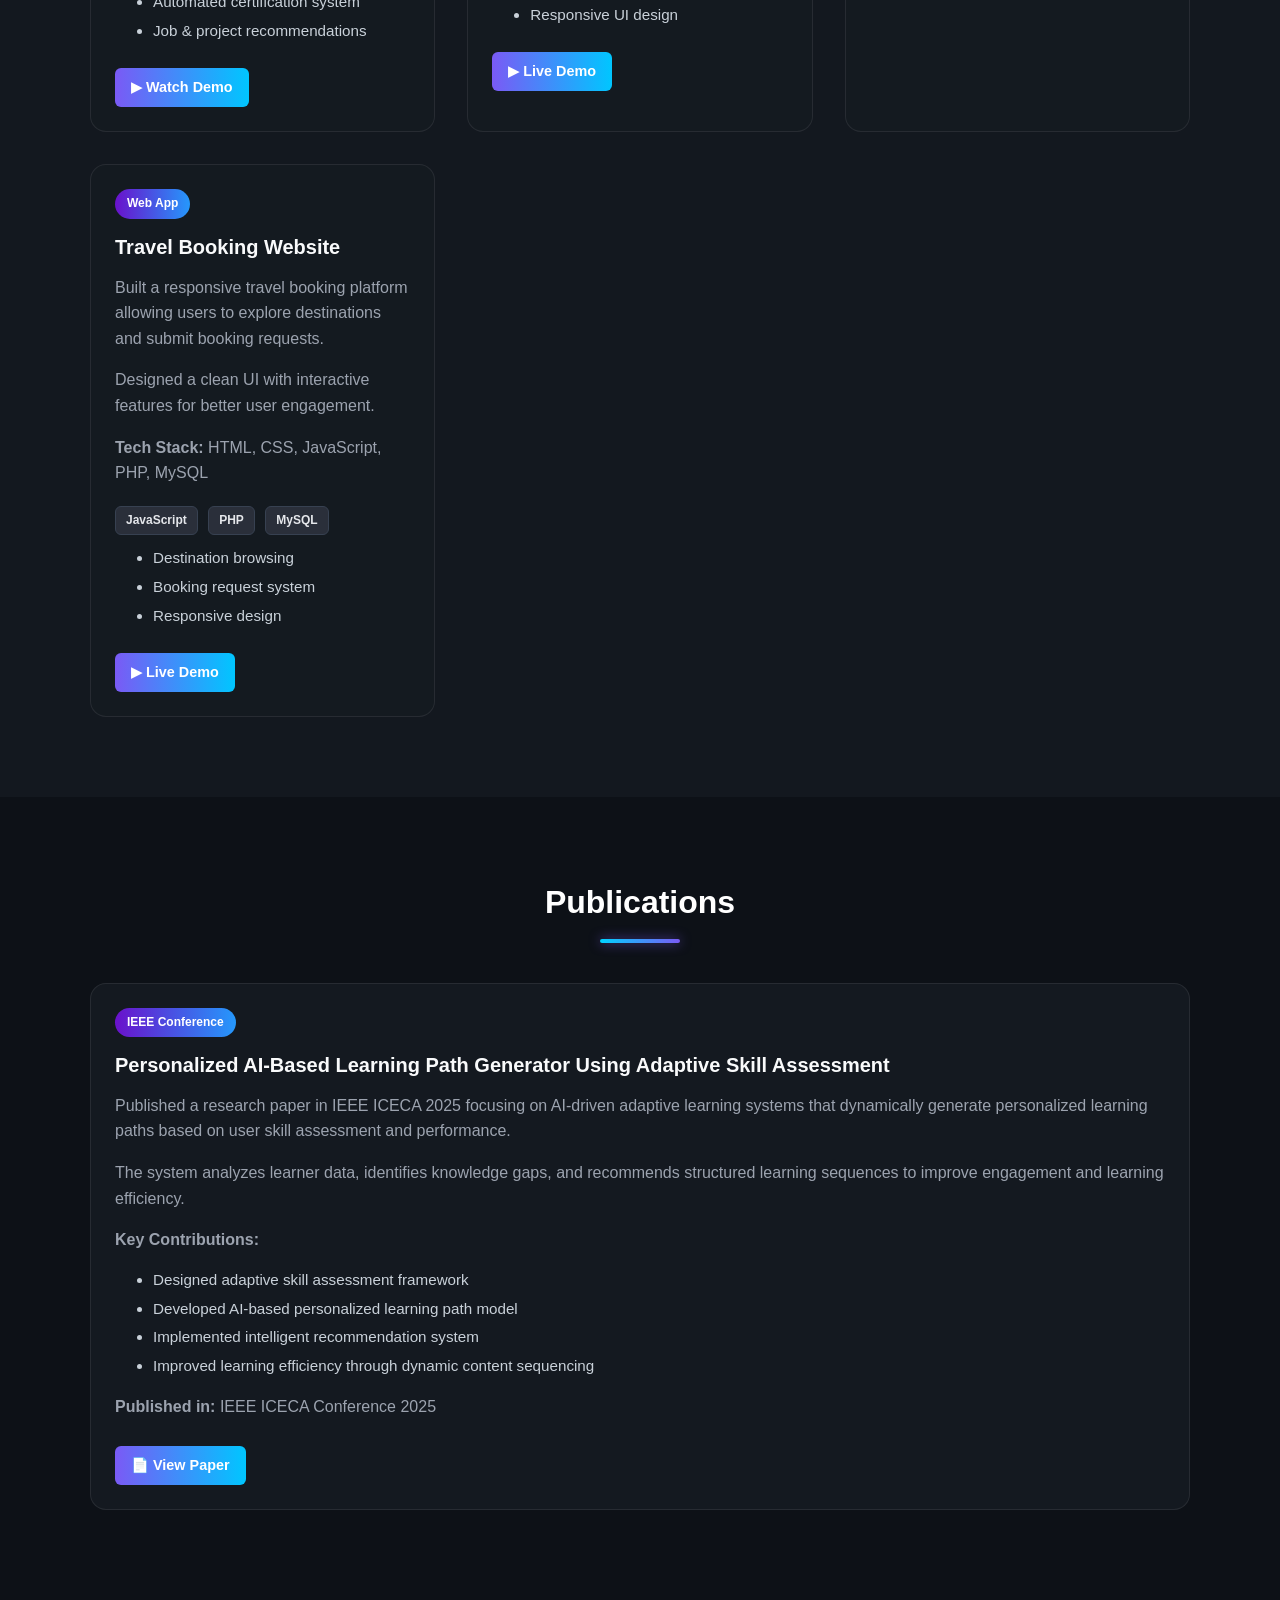
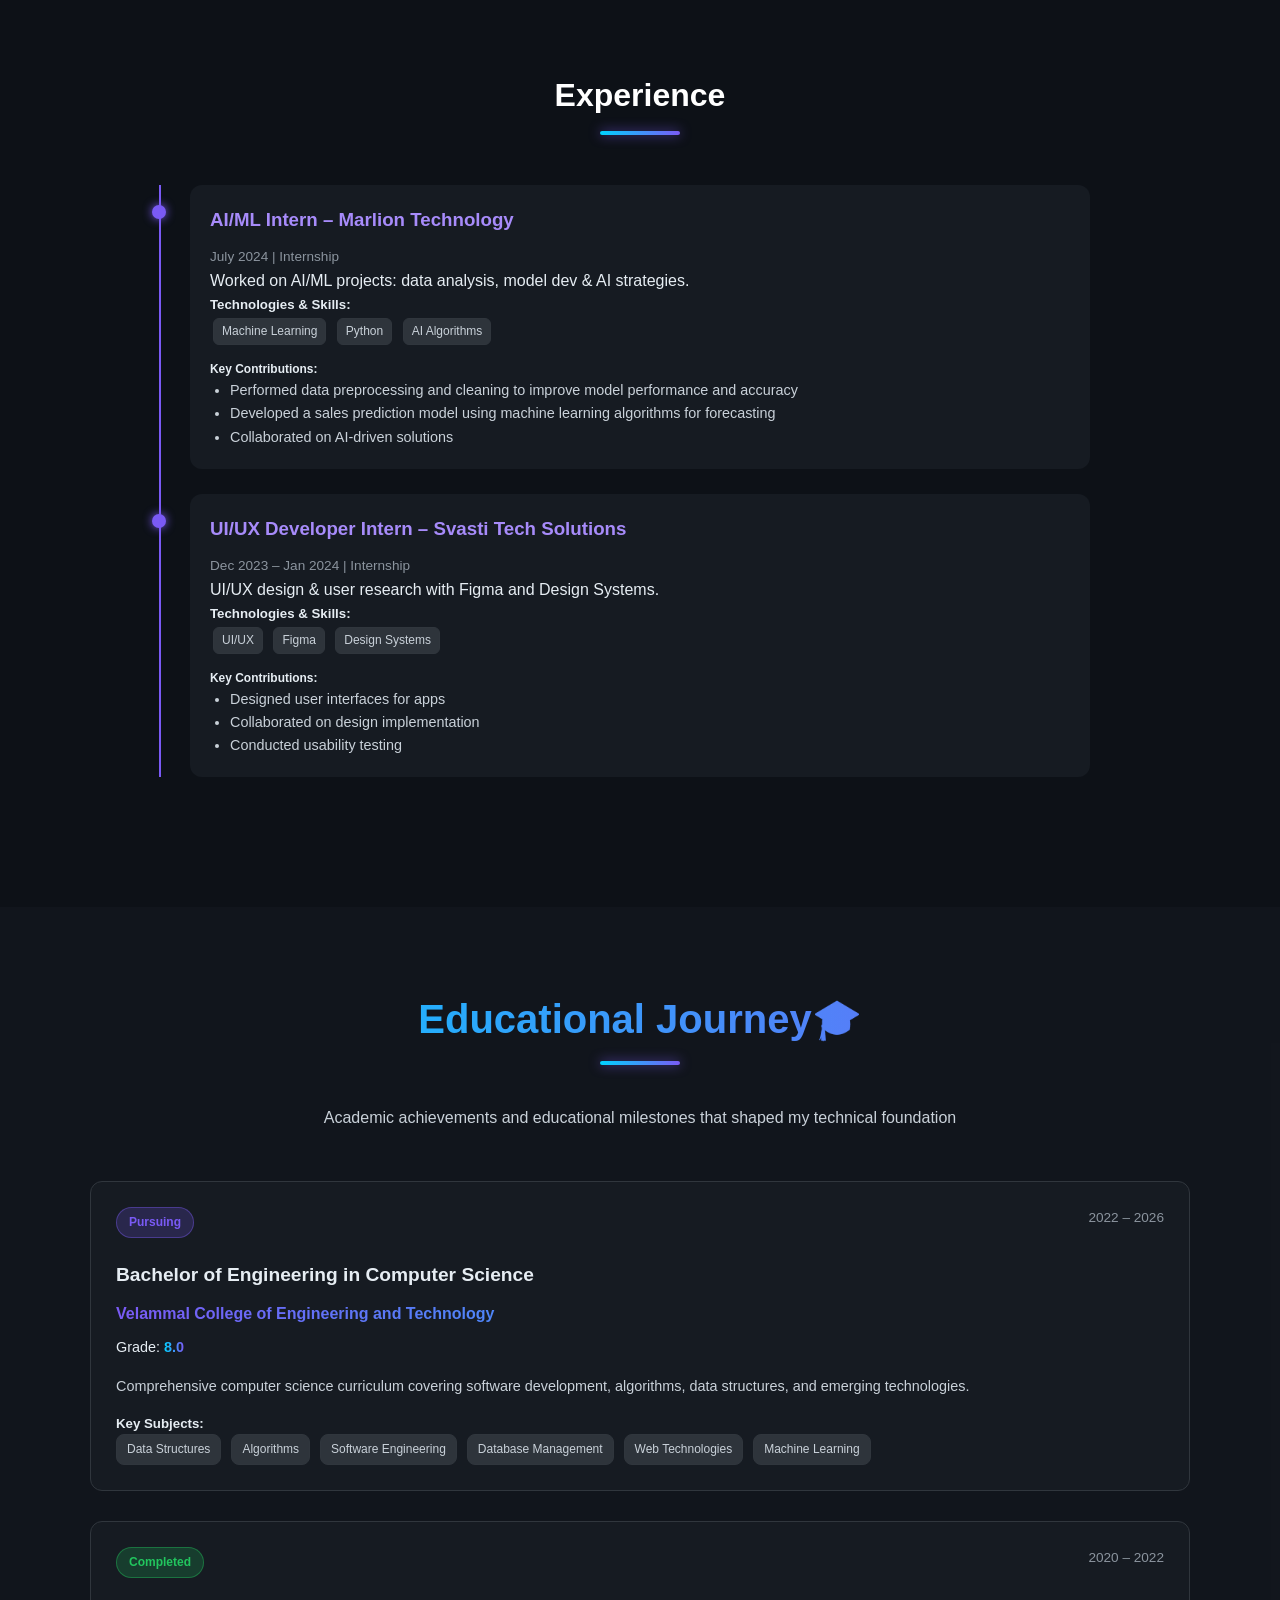
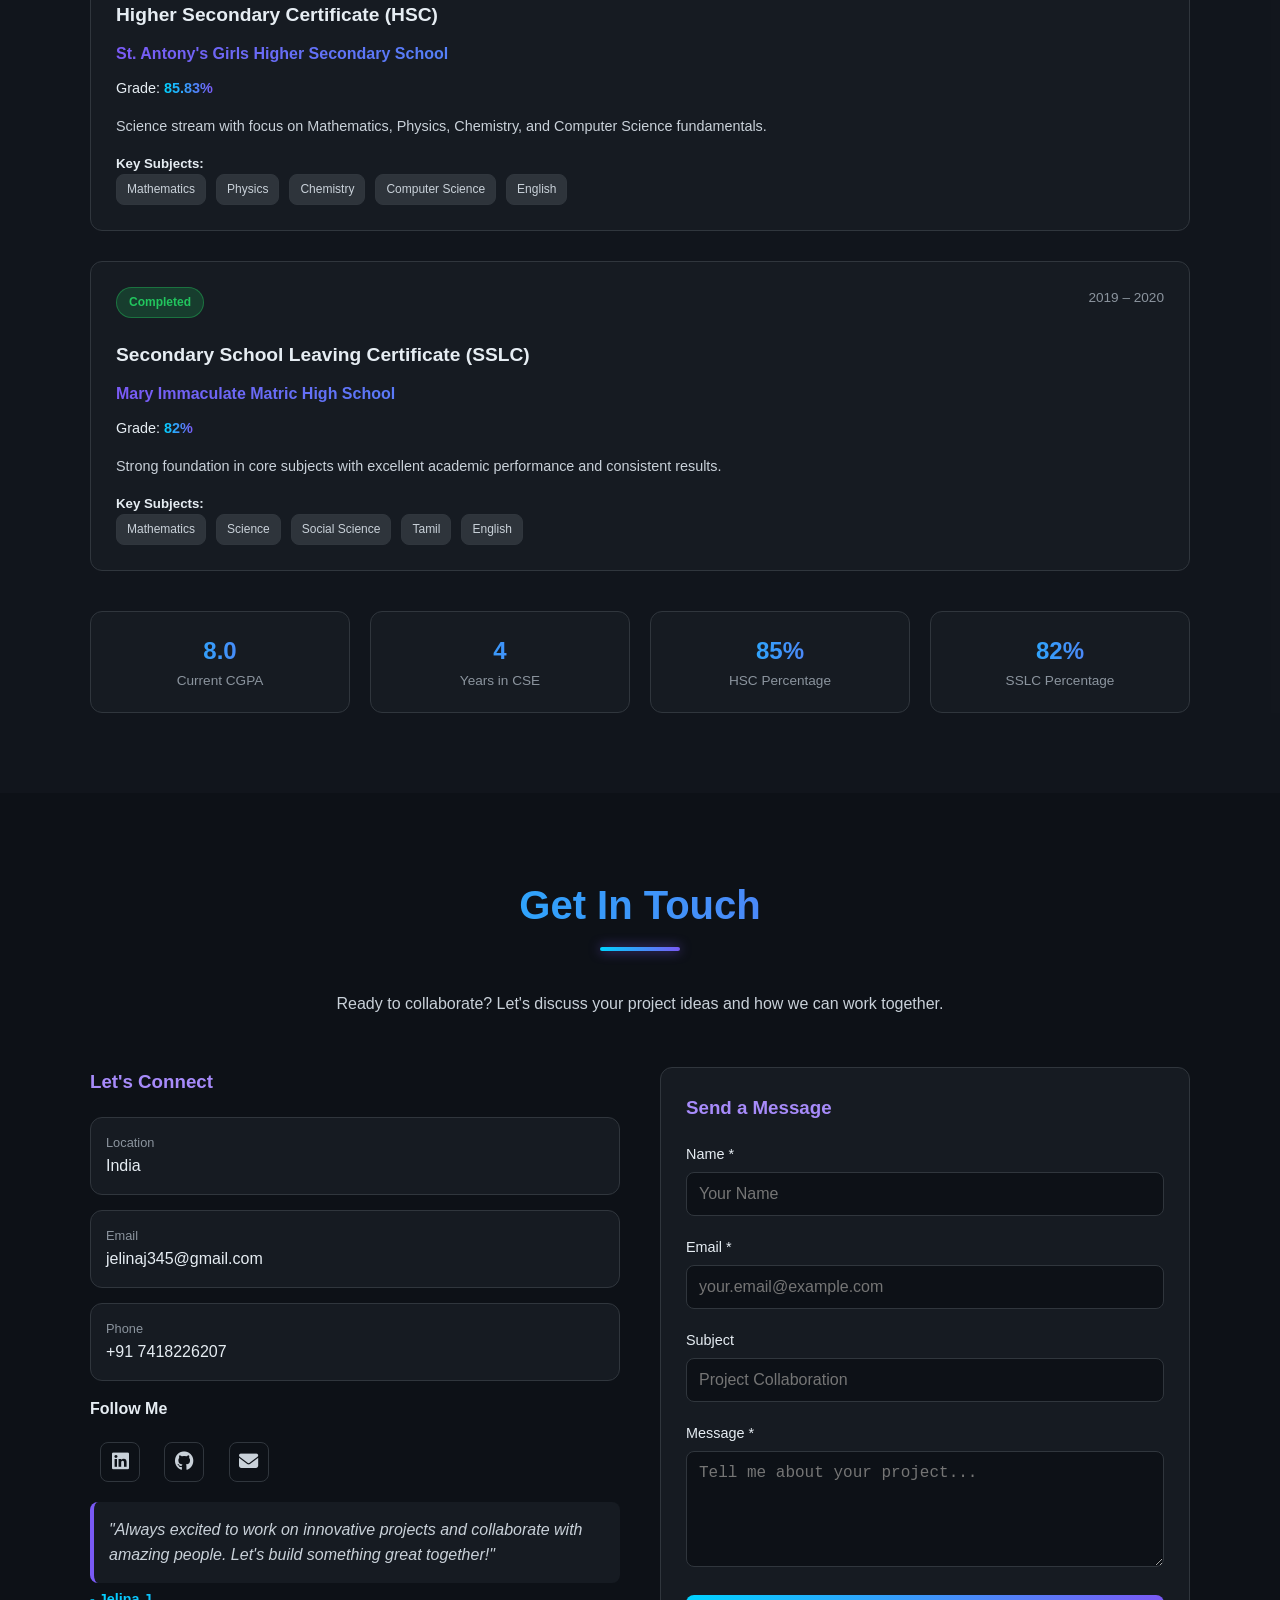
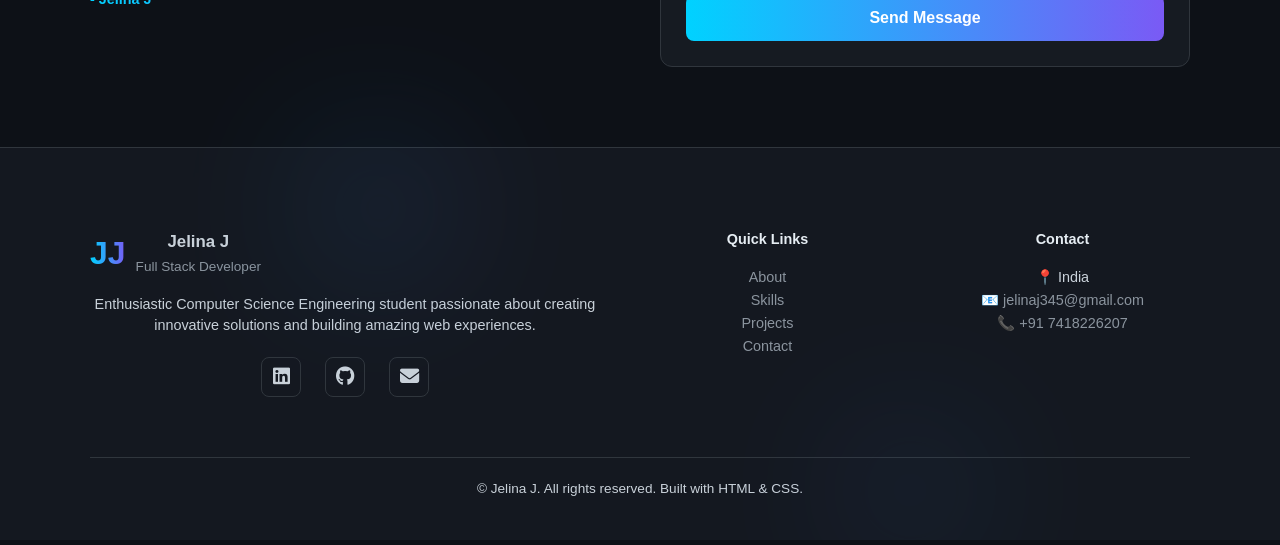
==== commit 28f07318: "Updated portfolio projects and skills section" ====
--- a/portfolio.html
+++ b/portfolio.html
@@ -1031,17 +1031,17 @@
     <h1 class="hero-name">Jelina J</h1>
     <p class="hero-tagline">
       Enthusiastic Computer Science Engineering student | 
-      <span class="gradient-text">Aspiring Full Stack Developer</span>
+      <span class="gradient-text">Aspiring Software Engineer</span>
     </p>
 
     <!-- Buttons -->
     <div class="hero-buttons">
-      <a href="Jelina-vcet.pdf" class="btn primary">Download Resume</a>
+      <a href="https://drive.google.com/file/d/1UIAShDg9igR7oXXvhV304IBdHAmkbisd/view?usp=drivesdk" class="btn primary">Download Resume</a>
       <a href="#contact" class="btn outline">Contact Me</a>
     </div>
      <div class="hero-image">
     <div class="glow"></div>
-    <img src="portphoto.jpg" alt="Profile">
+    <img src="LinkedIn photo.jpeg" alt="Profile">
   </div>
 
     <!-- Scroll Indicator -->
@@ -1053,7 +1053,91 @@
   </div>
 </section>
 
-
+  <!-- Skills-->
+
+<section id="skills">
+  <div class="container">
+    <h2>Technical Skills</h2>
+
+    <div class="card-grid">
+
+      <!-- Programming -->
+      <div class="card">
+        <h3>💻 Programming Languages</h3>
+        <div class="tags">
+          <span class="tag">Java</span>
+          <span class="tag">JavaScript</span>
+          <span class="tag">SQL</span>
+        </div>
+      </div>
+
+      <!-- Web -->
+      <div class="card">
+        <h3>🌐 Web Development</h3>
+        <div class="tags">
+          <span class="tag">HTML5</span>
+          <span class="tag">CSS3</span>
+          <span class="tag">React.js</span>
+          <span class="tag">Node.js</span>
+          <span class="tag">Express.js</span>
+        </div>
+      </div>
+
+      <!-- Database -->
+      <div class="card">
+        <h3>🗄️ Databases</h3>
+        <div class="tags">
+          <span class="tag">MongoDB</span>
+          <span class="tag">MySQL</span>
+        </div>
+      </div>
+
+      <!-- AI/ML -->
+      <div class="card">
+        <h3>🤖 AI / Machine Learning</h3>
+        <div class="tags">
+          <span class="tag">Machine Learning</span>
+          <span class="tag">Artificial Intelligence</span>
+          <span class="tag">LLMs</span>
+          <span class="tag">RAG</span>
+        </div>
+      </div>
+
+      <!-- Frameworks -->
+      <div class="card">
+        <h3>⚙️ Frameworks & Libraries</h3>
+        <div class="tags">
+          <span class="tag">FastAPI</span>
+          <span class="tag">LangChain</span>
+          <span class="tag">Hugging Face</span>
+        </div>
+      </div>
+
+      <!-- Tools -->
+      <div class="card">
+        <h3>🛠️ Tools & Platforms</h3>
+        <div class="tags">
+          <span class="tag">Git</span>
+          <span class="tag">GitHub</span>
+          <span class="tag">VS Code</span>
+          <span class="tag">Figma</span>
+          <span class="tag">Jupyter Notebook</span>
+        </div>
+      </div>
+
+      <!-- Core -->
+      <div class="card">
+        <h3>📚 Core Concepts</h3>
+        <div class="tags">
+          <span class="tag">Data Structures</span>
+          <span class="tag">REST APIs</span>
+          <span class="tag">Responsive Design</span>
+        </div>
+      </div>
+
+    </div>
+  </div>
+</section>
   <!-- Certifications -->
   <section id="certifications">
     <h2>Certifications</h2>
@@ -1066,86 +1150,205 @@
     </div>
   </section>
 
-  <!-- Projects -->
 <section id="projects">
   <div class="container">
-    <div class="text-center header">
-      <h2>Featured Projects</h2>
-      <div class="underline"></div>
-    </div>
+    <h2>Featured Projects</h2>
 
     <div class="card-grid">
+
       <!-- Project 1 -->
-      <div class="card" data-video="videos/ecommerce-demo.mp4">
-        <span class="badge">Full-Stack</span>
-        <h3>E-commerce Dress Website</h3>
-        <p>Full-stack e-commerce platform with authentication, cart & payment.</p>
+      <div class="card">
+        <span class="badge">AI + Full Stack</span>
+        <h3>Personalized Learning Path Generator</h3>
+
+        <p>
+          Built an AI-powered platform that generates personalized learning roadmaps 
+          based on user skills and goals using adaptive assessment techniques.
+        </p>
+
+        <p>
+          Integrated LLM-based chatbot, RAG pipeline, and automated certification system 
+          to enhance user learning experience and engagement.
+        </p>
+
+        <p><strong>Tech Stack:</strong> Python, FastAPI, LangChain, ChromaDB, HuggingFace, LLaMA 3.1, SQLAlchemy, SQLite</p>
 
         <div class="tags">
-          <span>React</span>
-          <span>JavaScript</span>
-          <span>CSS</span>
-          <span>Node.js</span>
-          <span>MongoDB</span>
+          <span class="tag">LLM</span>
+          <span class="tag">RAG</span>
+          <span class="tag">FastAPI</span>
+          <span class="tag">AI</span>
         </div>
 
         <ul class="highlight-list">
-          <li>Responsive Design</li>
-          <li>Payment Gateway</li>
-          <li>Admin Panel</li>
+          <li>Dynamic roadmap generation</li>
+          <li>AI chatbot support</li>
+          <li>Automated certification system</li>
+          <li>Job & project recommendations</li>
         </ul>
 
-        <button class="btn-demo">▶ Watch Demo</button>
+        <a href="https://drive.google.com/file/d/1xwiHJ5X6yv7wc8Cc-MFnNj0Z5viJQL-J/view?usp=sharing" class="btn-demo">▶ Watch Demo</a>
       </div>
 
       <!-- Project 2 -->
-      <div class="card" data-video="videos/travel-demo.mp4">
+      <div class="card">
+        <span class="badge">Full Stack</span>
+        <h3>E-Commerce Dress Website</h3>
+
+        <p>
+          Developed a full-stack MERN e-commerce platform with secure authentication 
+          and dynamic product management.
+        </p>
+
+        <p>
+          Implemented JWT-based login system, shopping cart, wishlist, and responsive UI 
+          to enhance user experience.
+        </p>
+        <p>Implemented features including product listings, shopping cart, and wishlist.</p>
+
+        <p><strong>Tech Stack:</strong> MongoDB, Express.js, React.js, Node.js</p>
+
+        <div class="tags">
+          <span class="tag">React</span>
+          <span class="tag">Node.js</span>
+          <span class="tag">MongoDB</span>
+          <span class="tag">JWT</span>
+        </div>
+
+        <ul class="highlight-list">
+          <li>User authentication (JWT)</li>
+          <li>Cart & wishlist system</li>
+          <li>Product management APIs</li>
+          <li>Responsive UI design</li>
+        </ul>
+
+        <a href="https://jelidressshop-2.onrender.com/" target="_blank" class="btn-demo">
+          ▶ Live Demo
+        </a>
+      </div>
+
+      <!-- Project 3 -->
+      <div class="card">
+        <span class="badge">AI / ML</span>
+        <h3>AI Health Engine</h3>
+
+        <p>
+          Designed a machine learning-based health prediction system that analyzes 
+          user symptoms to identify possible diseases.
+        </p>
+
+        <p>
+          Provides detailed recommendations including precautions, medications, 
+          diet plans, and workouts.
+        </p>
+
+        <p><strong>Tech Stack:</strong> Python, Flask, Machine Learning</p>
+
+        <div class="tags">
+          <span class="tag">ML</span>
+          <span class="tag">Flask</span>
+          <span class="tag">AI</span>
+        </div>
+
+        <ul class="highlight-list">
+          <li>Symptom-based prediction</li>
+          <li>Health recommendation system</li>
+          <li>ML model integration</li>
+        </ul>
+
+        <a href="https://ai-health-engine-2uuu.onrender.com/" target="_blank" class="btn-demo">
+          ▶ Live Demo
+        </a>
+      </div>
+
+      <!-- Project 4 -->
+      <div class="card">
         <span class="badge">Web App</span>
         <h3>Travel Booking Website</h3>
-        <p>Dynamic booking with destination search & user reviews.</p>
+
+        <p>
+          Built a responsive travel booking platform allowing users to explore 
+          destinations and submit booking requests.
+        </p>
+
+        <p>
+          Designed a clean UI with interactive features for better user engagement.
+        </p>
+
+        <p><strong>Tech Stack:</strong> HTML, CSS, JavaScript, PHP, MySQL</p>
 
         <div class="tags">
-          <span>HTML</span>
-          <span>CSS</span>
-          <span>JavaScript</span>
-          <span>PHP</span>
-          <span>MySQL</span>
+          <span class="tag">JavaScript</span>
+          <span class="tag">PHP</span>
+          <span class="tag">MySQL</span>
         </div>
 
         <ul class="highlight-list">
-          <li>Search Filters</li>
-          <li>Booking System</li>
-          <li>User Reviews</li>
+          <li>Destination browsing</li>
+          <li>Booking request system</li>
+          <li>Responsive design</li>
         </ul>
 
-        <button class="btn-demo">▶ Watch Demo</button>
-      </div>
-
-      <!-- Project 3 -->
-      <div class="card" data-video="videos/ai-health-demo.mp4">
-        <span class="badge">AI Project</span>
-        <h3>AI Health Engine</h3>
-        <p>ML-based health prediction from symptoms.</p>
-
-        <div class="tags">
-          <span>Python</span>
-          <span>Machine Learning</span>
-          <span>AI</span>
-        </div>
-
-        <ul class="highlight-list">
-          <li>ML Algorithms</li>
-          <li>Symptom Analysis</li>
-          <li>Health Predictions</li>
-        </ul>
-
-        <button class="btn-demo">▶ Watch Demo</button>
-      </div>
+        <a href="https://jelina-j.github.io/TravelSite/" target="_blank" class="btn-demo">
+          ▶ Live Demo
+        </a>
+      </div>
+
     </div>
   </div>
 </section>
 
-
+<section id="publications">
+  <div class="container">
+    <h2>Publications</h2>
+
+    <div class="card-grid">
+
+      <div class="card">
+        <span class="badge">IEEE Conference</span>
+
+        <h3>
+          Personalized AI-Based Learning Path Generator Using Adaptive Skill Assessment
+        </h3>
+
+        <p>
+          Published a research paper in IEEE ICECA 2025 focusing on AI-driven adaptive 
+          learning systems that dynamically generate personalized learning paths based 
+          on user skill assessment and performance.
+        </p>
+
+        <p>
+          The system analyzes learner data, identifies knowledge gaps, and recommends 
+          structured learning sequences to improve engagement and learning efficiency.
+        </p>
+
+        <p>
+          <strong>Key Contributions:</strong>
+        </p>
+
+        <ul class="highlight-list">
+          <li>Designed adaptive skill assessment framework</li>
+          <li>Developed AI-based personalized learning path model</li>
+          <li>Implemented intelligent recommendation system</li>
+          <li>Improved learning efficiency through dynamic content sequencing</li>
+        </ul>
+
+        <p>
+          <strong>Published in:</strong> IEEE ICECA Conference 2025
+        </p>
+
+        <a 
+          href="https://ieeexplore.ieee.org/document/11382869/" 
+          target="_blank" 
+          class="btn-demo"
+        >
+          📄 View Paper
+        </a>
+      </div>
+
+    </div>
+  </div>
+</section>
 <!-- Modal for Video -->
 <div id="videoModal" class="modal">
   <div class="modal-content">
@@ -1173,8 +1376,8 @@
 
         <h5 className="text-sm font-semibold text-foreground mb-2">Key Contributions:</h5>
 
-          <li>Developed ML models for prediction</li>
-          <li>Implemented AI algorithms for optimization</li>
+          <li>Performed data preprocessing and cleaning to improve model performance and accuracy</li>
+          <li> Developed a sales prediction model using machine learning algorithms for forecasting</li>
           <li>Collaborated on AI-driven solutions</li>
         </ul>
       </div>
@@ -1434,7 +1637,7 @@
 
     <!-- Bottom Section -->
     <div class="footer-bottom">
-      <p>© <span id="year"></span> Jelina J. All rights reserved. Built with ❤️ and HTML & CSS.</p>
+      <p>© <span id="year"></span> Jelina J. All rights reserved. Built with  HTML & CSS.</p>
       
     </div>
 
